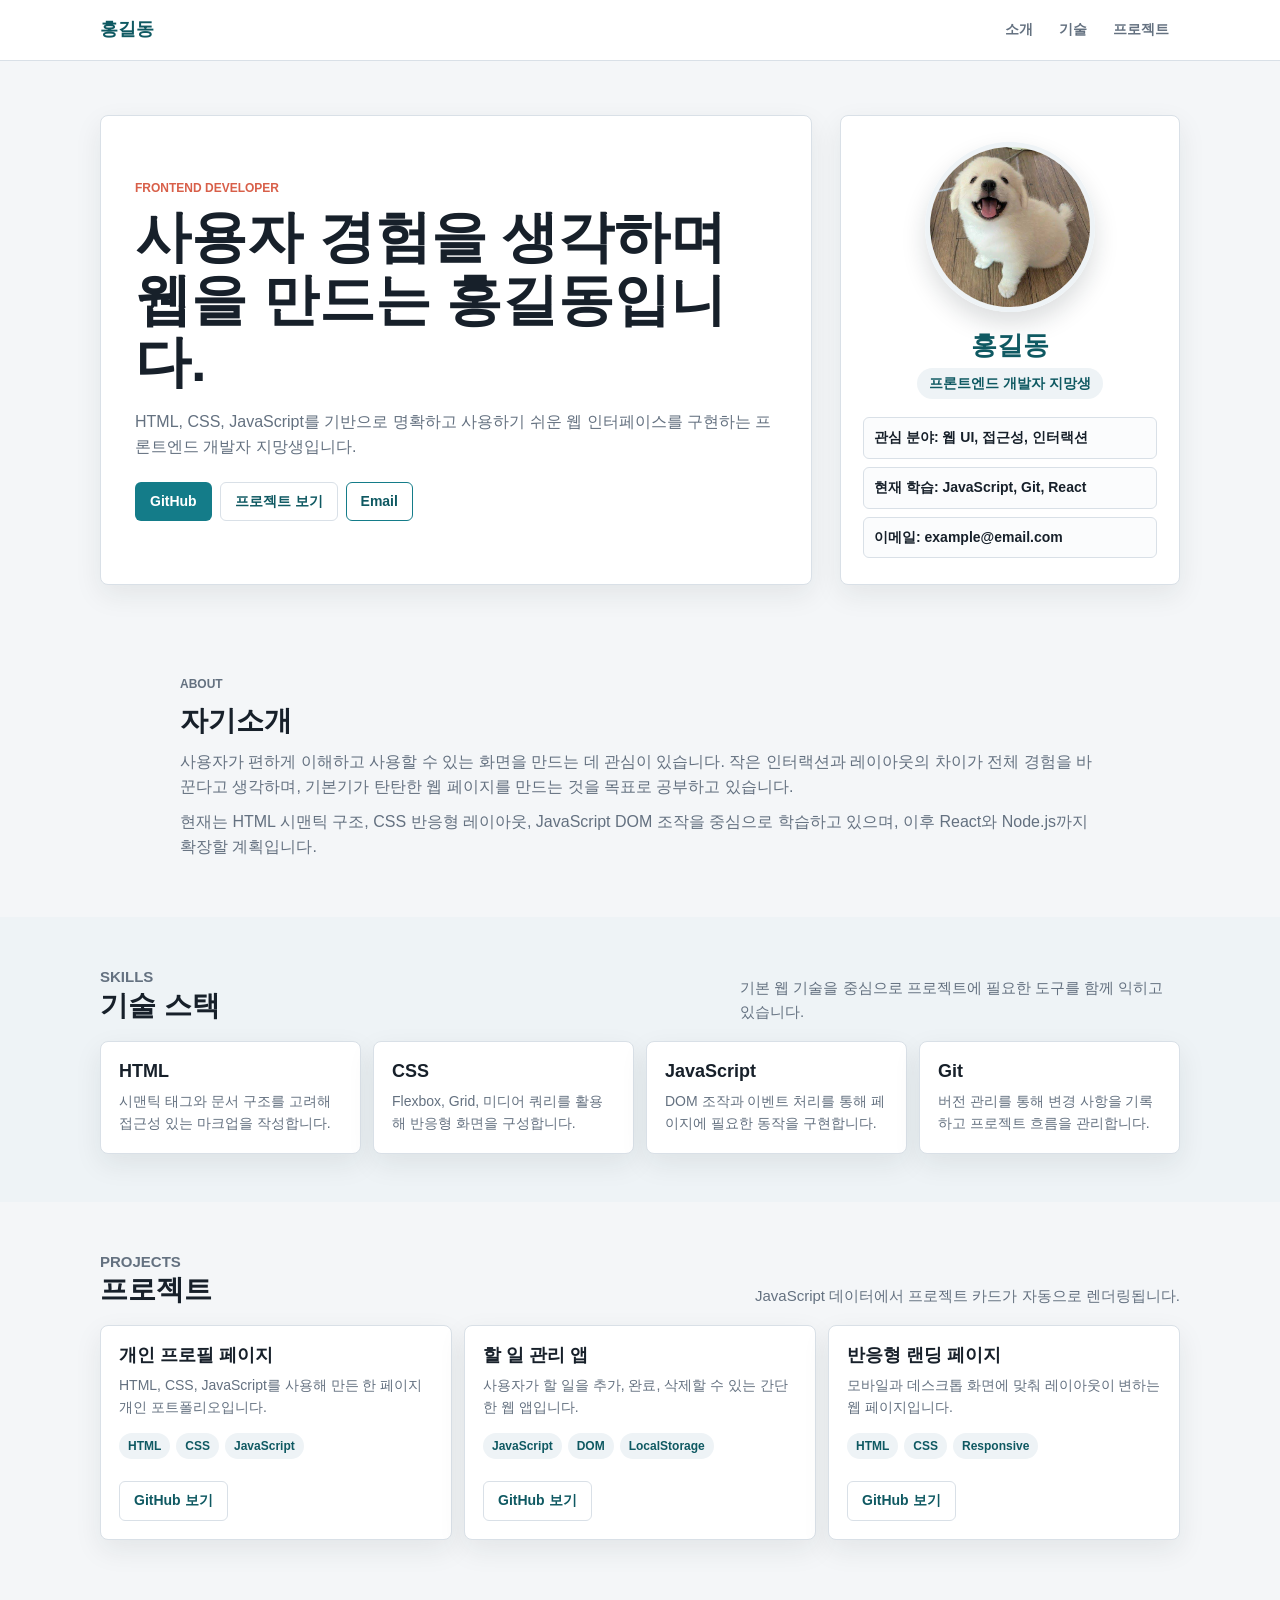
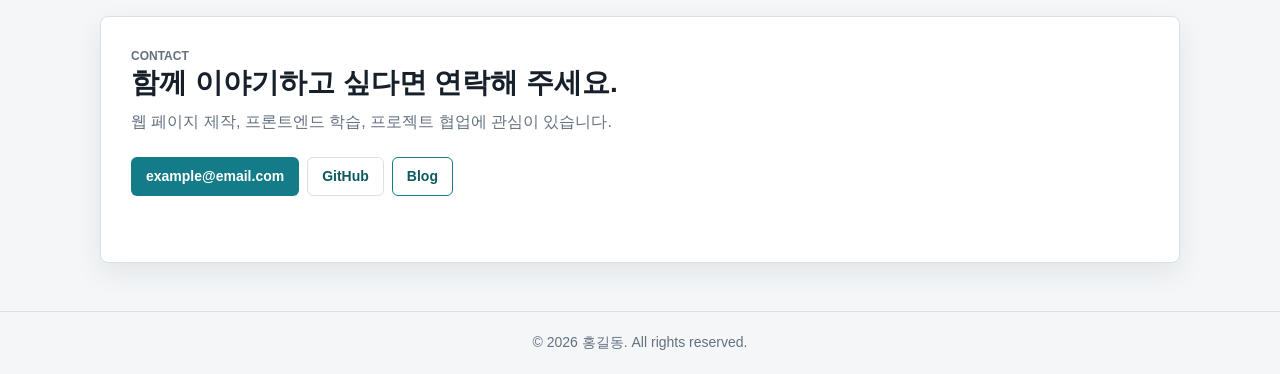
==== index.html @ 8f974031 "Move frontend files to repository root" ====
<!DOCTYPE html>
<html lang="ko">
  <head>
    <meta charset="UTF-8" />
    <meta name="viewport" content="width=device-width, initial-scale=1.0" />
    <title>홍길동 | 개인 프로필</title>
    <link rel="stylesheet" href="css/style.css" />
  </head>
  <body>
    <header class="site-header">
      <div class="container header-inner">
        <a class="logo" href="index.html" aria-label="홈으로 이동">홍길동</a>
        <button class="menu-toggle" type="button" aria-label="메뉴 열기" aria-expanded="false">
          <span></span>
          <span></span>
          <span></span>
        </button>
        <nav class="site-nav" aria-label="주요 메뉴">
          <a href="about.html">소개</a>
          <a href="skills.html">기술</a>
          <a href="projects.html">프로젝트</a>
        </nav>
      </div>
    </header>

    <main id="home">
      <section class="hero section">
        <div class="container hero-grid">
          <div class="hero-content">
            <p class="eyebrow">Frontend Developer</p>
            <h1>사용자 경험을 생각하며 웹을 만드는 홍길동입니다.</h1>
            <p class="hero-description">
              HTML, CSS, JavaScript를 기반으로 명확하고 사용하기 쉬운 웹 인터페이스를 구현하는
              프론트엔드 개발자 지망생입니다.
            </p>
            <div class="hero-actions">
              <a class="button primary" href="https://github.com/example" target="_blank" rel="noreferrer">GitHub</a>
              <a class="button secondary" href="projects.html">프로젝트 보기</a>
              <a class="button ghost" href="mailto:example@email.com">Email</a>
            </div>
          </div>

          <div class="profile-card" aria-label="프로필 요약">
            <img class="profile-image" src="assets/images/images.jfif" alt="홍길동 프로필 사진" />
            <h2>홍길동</h2>
            <p>프론트엔드 개발자 지망생</p>
            <ul class="profile-meta">
              <li>관심 분야: 웹 UI, 접근성, 인터랙션</li>
              <li>현재 학습: JavaScript, Git, React</li>
              <li>이메일: example@email.com</li>
            </ul>
          </div>
        </div>
      </section>

      <section id="about" class="section">
        <div class="container narrow">
          <p class="section-label">About</p>
          <h2>자기소개</h2>
          <p>
            사용자가 편하게 이해하고 사용할 수 있는 화면을 만드는 데 관심이 있습니다. 작은
            인터랙션과 레이아웃의 차이가 전체 경험을 바꾼다고 생각하며, 기본기가 탄탄한 웹
            페이지를 만드는 것을 목표로 공부하고 있습니다.
          </p>
          <p>
            현재는 HTML 시맨틱 구조, CSS 반응형 레이아웃, JavaScript DOM 조작을 중심으로
            학습하고 있으며, 이후 React와 Node.js까지 확장할 계획입니다.
          </p>
        </div>
      </section>

      <section id="skills" class="section muted">
        <div class="container">
          <div class="section-heading">
            <div>
              <p class="section-label">Skills</p>
              <h2>기술 스택</h2>
            </div>
            <p>기본 웹 기술을 중심으로 프로젝트에 필요한 도구를 함께 익히고 있습니다.</p>
          </div>
          <div class="skill-grid">
            <article class="skill-card">
              <h3>HTML</h3>
              <p>시맨틱 태그와 문서 구조를 고려해 접근성 있는 마크업을 작성합니다.</p>
            </article>
            <article class="skill-card">
              <h3>CSS</h3>
              <p>Flexbox, Grid, 미디어 쿼리를 활용해 반응형 화면을 구성합니다.</p>
            </article>
            <article class="skill-card">
              <h3>JavaScript</h3>
              <p>DOM 조작과 이벤트 처리를 통해 페이지에 필요한 동작을 구현합니다.</p>
            </article>
            <article class="skill-card">
              <h3>Git</h3>
              <p>버전 관리를 통해 변경 사항을 기록하고 프로젝트 흐름을 관리합니다.</p>
            </article>
          </div>
        </div>
      </section>

      <section id="projects" class="section">
        <div class="container">
          <div class="section-heading">
            <div>
              <p class="section-label">Projects</p>
              <h2>프로젝트</h2>
            </div>
            <p>JavaScript 데이터에서 프로젝트 카드가 자동으로 렌더링됩니다.</p>
          </div>
          <div id="project-list" class="project-grid" aria-live="polite"></div>
        </div>
      </section>

      <section id="contact" class="section contact-section">
        <div class="container contact-box">
          <p class="section-label">Contact</p>
          <h2>함께 이야기하고 싶다면 연락해 주세요.</h2>
          <p>웹 페이지 제작, 프론트엔드 학습, 프로젝트 협업에 관심이 있습니다.</p>
          <div class="contact-actions">
            <a class="button primary" href="mailto:example@email.com" data-contact="email">example@email.com</a>
            <a class="button secondary" href="https://github.com/example" target="_blank" rel="noreferrer">GitHub</a>
            <a class="button ghost" href="https://example.com" target="_blank" rel="noreferrer">Blog</a>
          </div>
          <p id="contact-message" class="contact-message" role="status"></p>
        </div>
      </section>
    </main>

    <footer class="site-footer">
      <div class="container">
        <p>&copy; 2026 홍길동. All rights reserved.</p>
      </div>
    </footer>

    <script src="js/main.js"></script>
  </body>
</html>
---- css/style.css ----
:root {
  --bg: #f4f6f8;
  --surface: #ffffff;
  --surface-soft: #eef3f6;
  --text: #17202a;
  --muted: #647180;
  --line: #d9e0e7;
  --primary: #147c89;
  --primary-dark: #0f5962;
  --accent: #d85f49;
  --shadow: 0 10px 28px rgba(23, 32, 42, 0.08);
}

* {
  box-sizing: border-box;
}

html {
  scroll-behavior: smooth;
}

body {
  margin: 0;
  background: var(--bg);
  color: var(--text);
  font-family: Arial, "Noto Sans KR", sans-serif;
  line-height: 1.55;
}

a {
  color: inherit;
  text-decoration: none;
}

img {
  display: block;
  max-width: 100%;
}

h1,
h2,
h3,
p {
  margin-top: 0;
  overflow-wrap: break-word;
}

.container {
  width: min(1080px, calc(100% - 32px));
  margin: 0 auto;
}

.narrow {
  max-width: 920px;
}

.section {
  padding: 48px 0;
  scroll-margin-top: 76px;
}

.site-header {
  position: sticky;
  top: 0;
  z-index: 10;
  background: rgba(255, 255, 255, 0.95);
  border-bottom: 1px solid var(--line);
  backdrop-filter: blur(12px);
}

.header-inner {
  display: flex;
  align-items: center;
  justify-content: space-between;
  min-height: 60px;
}

.logo {
  color: var(--primary-dark);
  font-size: 18px;
  font-weight: 900;
}

.site-nav {
  display: flex;
  align-items: center;
  gap: 4px;
}

.site-nav a {
  border-radius: 6px;
  color: var(--muted);
  font-size: 14px;
  font-weight: 800;
  padding: 8px 11px;
  transition: background 0.2s ease, color 0.2s ease;
}

.site-nav a:hover,
.site-nav a:focus-visible,
.site-nav a.active {
  background: var(--surface-soft);
  color: var(--primary-dark);
}

.menu-toggle {
  display: none;
  width: 38px;
  height: 38px;
  border: 1px solid var(--line);
  border-radius: 6px;
  background: var(--surface);
  cursor: pointer;
}

.menu-toggle span {
  display: block;
  width: 18px;
  height: 2px;
  margin: 4px auto;
  background: var(--text);
}

.hero {
  padding: 54px 0 42px;
}

.page-hero {
  padding: 42px 0 28px;
}

.hero-grid {
  display: grid;
  grid-template-columns: minmax(0, 1.35fr) 340px;
  gap: 28px;
  align-items: stretch;
}

.hero-content,
.profile-card,
.skill-card,
.project-card,
.contact-box {
  background: var(--surface);
  border: 1px solid var(--line);
  border-radius: 8px;
  box-shadow: var(--shadow);
}

.hero-content {
  display: flex;
  flex-direction: column;
  justify-content: center;
  padding: 34px;
}

.page-grid {
  display: grid;
  grid-template-columns: minmax(0, 1fr) 320px;
  gap: 20px;
  align-items: stretch;
}

.page-panel {
  background: var(--surface);
  border: 1px solid var(--line);
  border-radius: 8px;
  box-shadow: var(--shadow);
  padding: 30px;
}

.page-panel h1 {
  max-width: 820px;
}

.page-panel p:last-child {
  margin-bottom: 0;
  color: var(--muted);
}

.eyebrow,
.section-label {
  margin-bottom: 8px;
  color: var(--accent);
  font-size: 12px;
  font-weight: 900;
  letter-spacing: 0;
  text-transform: uppercase;
}

h1 {
  max-width: 720px;
  margin-bottom: 16px;
  font-size: clamp(34px, 5vw, 56px);
  line-height: 1.12;
}

h2 {
  margin-bottom: 12px;
  font-size: 28px;
  line-height: 1.22;
}

h3 {
  margin-bottom: 8px;
  font-size: 18px;
  line-height: 1.3;
}

.hero-description {
  max-width: 680px;
  margin-bottom: 0;
  color: var(--muted);
  font-size: 16px;
}

.hero-actions,
.contact-actions {
  display: flex;
  flex-wrap: wrap;
  gap: 8px;
  margin-top: 22px;
}

.button {
  display: inline-flex;
  align-items: center;
  justify-content: center;
  min-height: 38px;
  border: 1px solid transparent;
  border-radius: 6px;
  font-size: 14px;
  font-weight: 900;
  padding: 8px 14px;
  transition: transform 0.2s ease, background 0.2s ease, border-color 0.2s ease;
}

.button:hover,
.button:focus-visible {
  transform: translateY(-1px);
}

.button.primary {
  background: var(--primary);
  color: #ffffff;
}

.button.primary:hover,
.button.primary:focus-visible {
  background: var(--primary-dark);
}

.button.secondary {
  background: var(--surface);
  border-color: var(--line);
  color: var(--primary-dark);
}

.button.ghost {
  background: transparent;
  border-color: var(--primary);
  color: var(--primary-dark);
}

.profile-card {
  display: flex;
  flex-direction: column;
  align-items: center;
  justify-content: center;
  padding: 26px 22px;
  text-align: center;
}

.profile-image {
  width: 170px;
  height: 170px;
  margin: 0 auto 18px;
  border: 5px solid var(--surface-soft);
  border-radius: 50%;
  box-shadow: 0 12px 24px rgba(23, 32, 42, 0.15);
  object-fit: cover;
}

.profile-card h2 {
  margin-bottom: 6px;
  color: var(--primary-dark);
  font-size: 26px;
}

.profile-card > p {
  display: inline-flex;
  align-items: center;
  justify-content: center;
  min-height: 30px;
  margin-bottom: 18px;
  border-radius: 999px;
  background: var(--surface-soft);
  color: var(--primary-dark);
  font-size: 14px;
  font-weight: 900;
  padding: 5px 12px;
}

.profile-meta {
  display: grid;
  width: 100%;
  gap: 8px;
  margin: 0;
  padding: 0;
  list-style: none;
  text-align: left;
}

.profile-meta li {
  border: 1px solid var(--line);
  border-radius: 6px;
  background: #fbfcfd;
  color: var(--text);
  font-size: 14px;
  font-weight: 700;
  padding: 9px 10px;
}

.narrow p,
.skill-card p,
.project-card p,
.section-heading p,
.contact-box p {
  color: var(--muted);
}

.narrow p {
  margin-bottom: 10px;
}

.muted {
  background: var(--surface-soft);
}

.section-heading {
  display: flex;
  align-items: end;
  justify-content: space-between;
  gap: 20px;
  margin-bottom: 18px;
}

.section-heading h2 {
  margin-bottom: 0;
}

.section-heading p {
  max-width: 440px;
  margin-bottom: 0;
  font-size: 15px;
}

.skill-grid,
.project-grid {
  display: grid;
  gap: 12px;
}

.content-list {
  display: grid;
  gap: 12px;
}

.skill-grid {
  grid-template-columns: repeat(4, minmax(0, 1fr));
}

.project-grid {
  grid-template-columns: repeat(3, minmax(0, 1fr));
}

.skill-card,
.project-card {
  padding: 18px;
  transition: transform 0.2s ease, border-color 0.2s ease;
}

.skill-card:hover,
.project-card:hover {
  border-color: rgba(20, 124, 137, 0.42);
  transform: translateY(-2px);
}

.skill-card p,
.project-card p {
  margin-bottom: 0;
  font-size: 14px;
}

.project-card {
  display: flex;
  flex-direction: column;
  min-height: 215px;
}

.project-tags {
  display: flex;
  flex-wrap: wrap;
  gap: 6px;
  margin: 14px 0 18px;
  padding: 0;
  list-style: none;
}

.project-tags li {
  border-radius: 999px;
  background: var(--surface-soft);
  color: var(--primary-dark);
  font-size: 12px;
  font-weight: 900;
  padding: 4px 9px;
}

.project-card .button {
  align-self: flex-start;
  margin-top: auto;
}

.contact-section {
  padding-top: 28px;
}

.contact-box {
  padding: 30px;
}

.contact-box h2 {
  max-width: 720px;
  margin-bottom: 10px;
}

.contact-box p {
  margin-bottom: 0;
}

.contact-message {
  min-height: 22px;
  margin: 14px 0 0;
  color: var(--primary-dark);
  font-weight: 900;
}

.site-footer {
  border-top: 1px solid var(--line);
  padding: 20px 0;
  color: var(--muted);
  font-size: 14px;
  text-align: center;
}

.site-footer p {
  margin-bottom: 0;
}

@media (max-width: 900px) {
  .section {
    padding: 38px 0;
  }

  .hero {
    padding: 40px 0 34px;
  }

  .hero-grid {
    grid-template-columns: 1fr;
  }

  .page-grid {
    grid-template-columns: 1fr;
  }

  .hero-content {
    padding: 28px;
  }

  .section-heading {
    display: block;
  }

  .section-heading p {
    margin-top: 6px;
  }

  .skill-grid,
  .project-grid {
    grid-template-columns: repeat(2, minmax(0, 1fr));
  }
}

@media (max-width: 680px) {
  .container {
    width: min(100% - 24px, 1080px);
  }

  .header-inner {
    min-height: 56px;
  }

  .menu-toggle {
    display: block;
  }

  .site-nav {
    position: absolute;
    top: 56px;
    right: 12px;
    left: 12px;
    display: none;
    flex-direction: column;
    align-items: stretch;
    gap: 3px;
    padding: 8px;
    background: var(--surface);
    border: 1px solid var(--line);
    border-radius: 8px;
    box-shadow: var(--shadow);
  }

  .site-nav.is-open {
    display: flex;
  }

  .site-nav a {
    padding: 10px;
  }

  .section {
    padding: 32px 0;
    scroll-margin-top: 64px;
  }

  .hero {
    padding: 28px 0;
  }

  .page-hero {
    padding: 26px 0 18px;
  }

  .hero-content,
  .page-panel,
  .profile-card,
  .contact-box {
    padding: 22px;
  }

  h1 {
    font-size: 34px;
  }

  h2 {
    font-size: 24px;
  }

  .hero-description {
    font-size: 15px;
  }

  .profile-image {
    width: 148px;
    height: 148px;
  }

  .skill-grid,
  .project-grid {
    grid-template-columns: 1fr;
  }

  .button {
    width: 100%;
  }
}
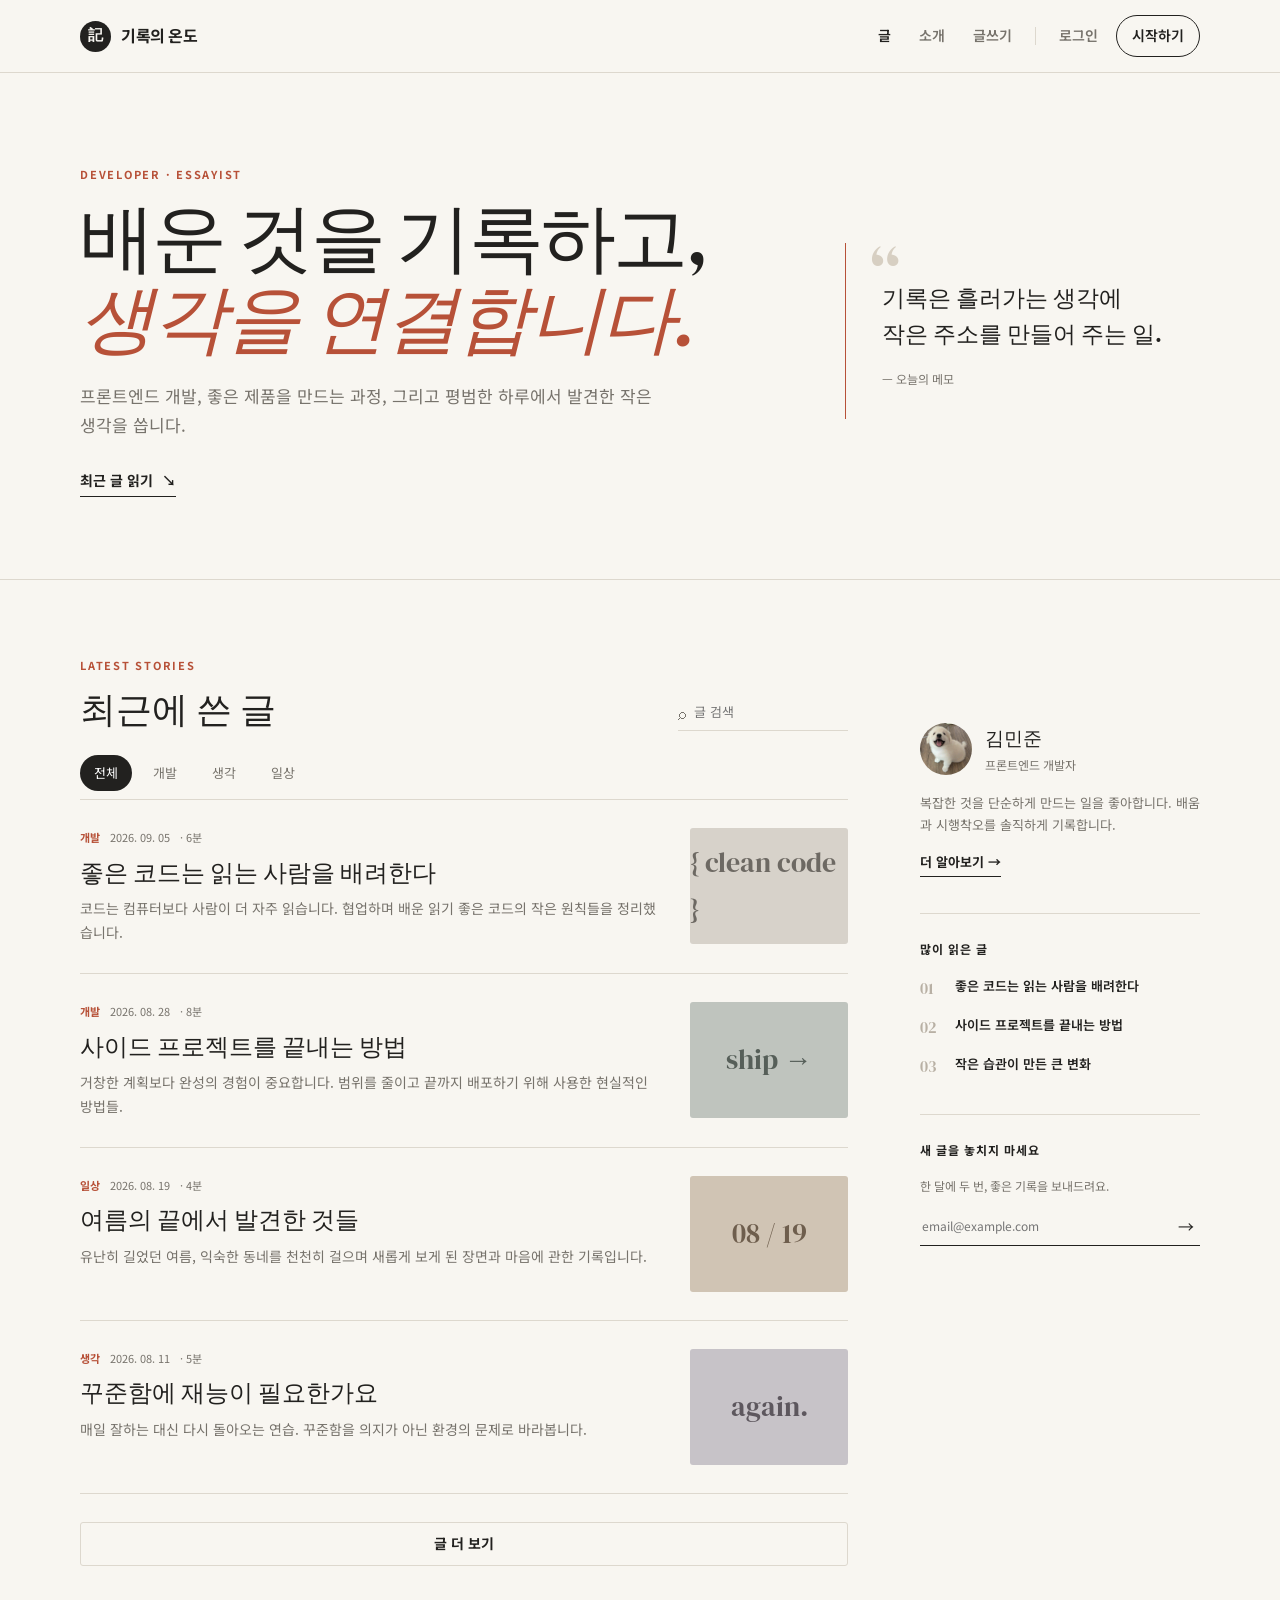
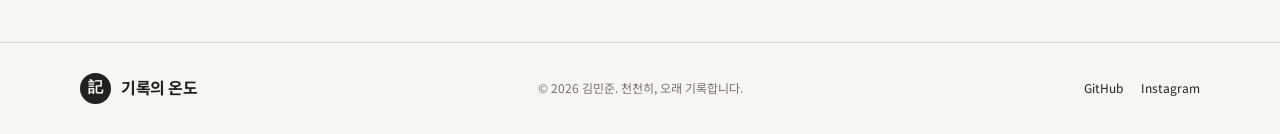
==== commit 6f019b40: "Redesign profile site as personal blog" ====
--- a/index.html
+++ b/index.html
@@ -1,138 +1,47 @@
 <!DOCTYPE html>
 <html lang="ko">
-  <head>
-    <meta charset="UTF-8" />
-    <meta name="viewport" content="width=device-width, initial-scale=1.0" />
-    <title>홍길동 | 개인 프로필</title>
-    <link rel="stylesheet" href="css/style.css" />
-  </head>
-  <body>
-    <header class="site-header">
-      <div class="container header-inner">
-        <a class="logo" href="index.html" aria-label="홈으로 이동">홍길동</a>
-        <button class="menu-toggle" type="button" aria-label="메뉴 열기" aria-expanded="false">
-          <span></span>
-          <span></span>
-          <span></span>
-        </button>
-        <nav class="site-nav" aria-label="주요 메뉴">
-          <a href="about.html">소개</a>
-          <a href="skills.html">기술</a>
-          <a href="projects.html">프로젝트</a>
-        </nav>
+<head>
+  <meta charset="UTF-8" />
+  <meta name="viewport" content="width=device-width, initial-scale=1.0" />
+  <meta name="description" content="개발과 일상의 발견을 기록하는 민준의 개인 블로그" />
+  <title>기록의 온도 — 민준의 블로그</title>
+  <link rel="stylesheet" href="css/style.css" />
+</head>
+<body data-page="posts">
+  <header class="site-header">
+    <div class="container header-inner">
+      <a class="brand" href="index.html" aria-label="기록의 온도 홈"><span class="brand-mark">記</span><span>기록의 온도</span></a>
+      <button class="menu-toggle" type="button" aria-label="메뉴 열기" aria-expanded="false"><span></span><span></span><span></span></button>
+      <nav class="site-nav" aria-label="주요 메뉴">
+        <a class="active" href="index.html">글</a><a href="profile.html">소개</a><a href="write.html">글쓰기</a>
+        <span class="nav-divider" aria-hidden="true"></span><a href="login.html">로그인</a><a class="nav-cta" href="signup.html">시작하기</a>
+      </nav>
+    </div>
+  </header>
+  <main>
+    <section class="blog-hero">
+      <div class="container hero-layout">
+        <div><p class="eyebrow">DEVELOPER · ESSAYIST</p><h1>배운 것을 기록하고,<br /><em>생각을 연결합니다.</em></h1><p class="hero-description">프론트엔드 개발, 좋은 제품을 만드는 과정, 그리고 평범한 하루에서 발견한 작은 생각을 씁니다.</p><a class="text-link" href="#latest">최근 글 읽기 <span aria-hidden="true">↘</span></a></div>
+        <blockquote class="hero-note"><span class="quote-mark">“</span><p>기록은 흘러가는 생각에<br />작은 주소를 만들어 주는 일.</p><footer>— 오늘의 메모</footer></blockquote>
       </div>
-    </header>
-
-    <main id="home">
-      <section class="hero section">
-        <div class="container hero-grid">
-          <div class="hero-content">
-            <p class="eyebrow">Frontend Developer</p>
-            <h1>사용자 경험을 생각하며 웹을 만드는 홍길동입니다.</h1>
-            <p class="hero-description">
-              HTML, CSS, JavaScript를 기반으로 명확하고 사용하기 쉬운 웹 인터페이스를 구현하는
-              프론트엔드 개발자 지망생입니다.
-            </p>
-            <div class="hero-actions">
-              <a class="button primary" href="https://github.com/example" target="_blank" rel="noreferrer">GitHub</a>
-              <a class="button secondary" href="projects.html">프로젝트 보기</a>
-              <a class="button ghost" href="mailto:example@email.com">Email</a>
-            </div>
-          </div>
-
-          <div class="profile-card" aria-label="프로필 요약">
-            <img class="profile-image" src="assets/images/images.jfif" alt="홍길동 프로필 사진" />
-            <h2>홍길동</h2>
-            <p>프론트엔드 개발자 지망생</p>
-            <ul class="profile-meta">
-              <li>관심 분야: 웹 UI, 접근성, 인터랙션</li>
-              <li>현재 학습: JavaScript, Git, React</li>
-              <li>이메일: example@email.com</li>
-            </ul>
-          </div>
+    </section>
+    <section class="section" id="latest">
+      <div class="container content-layout">
+        <div class="content-main">
+          <div class="section-heading"><div><p class="eyebrow">LATEST STORIES</p><h2>최근에 쓴 글</h2></div><label class="search-box"><span class="sr-only">글 검색</span><span aria-hidden="true">⌕</span><input id="post-search" type="search" placeholder="글 검색" /></label></div>
+          <div class="category-tabs" role="tablist" aria-label="카테고리 필터"><button class="is-active" type="button" data-filter="all">전체</button><button type="button" data-filter="개발">개발</button><button type="button" data-filter="생각">생각</button><button type="button" data-filter="일상">일상</button></div>
+          <div id="post-list" class="post-list" aria-live="polite"></div><p id="empty-state" class="empty-state" hidden>조건에 맞는 글이 없습니다.</p><button id="load-more" class="button secondary wide" type="button">글 더 보기</button>
         </div>
-      </section>
-
-      <section id="about" class="section">
-        <div class="container narrow">
-          <p class="section-label">About</p>
-          <h2>자기소개</h2>
-          <p>
-            사용자가 편하게 이해하고 사용할 수 있는 화면을 만드는 데 관심이 있습니다. 작은
-            인터랙션과 레이아웃의 차이가 전체 경험을 바꾼다고 생각하며, 기본기가 탄탄한 웹
-            페이지를 만드는 것을 목표로 공부하고 있습니다.
-          </p>
-          <p>
-            현재는 HTML 시맨틱 구조, CSS 반응형 레이아웃, JavaScript DOM 조작을 중심으로
-            학습하고 있으며, 이후 React와 Node.js까지 확장할 계획입니다.
-          </p>
-        </div>
-      </section>
-
-      <section id="skills" class="section muted">
-        <div class="container">
-          <div class="section-heading">
-            <div>
-              <p class="section-label">Skills</p>
-              <h2>기술 스택</h2>
-            </div>
-            <p>기본 웹 기술을 중심으로 프로젝트에 필요한 도구를 함께 익히고 있습니다.</p>
-          </div>
-          <div class="skill-grid">
-            <article class="skill-card">
-              <h3>HTML</h3>
-              <p>시맨틱 태그와 문서 구조를 고려해 접근성 있는 마크업을 작성합니다.</p>
-            </article>
-            <article class="skill-card">
-              <h3>CSS</h3>
-              <p>Flexbox, Grid, 미디어 쿼리를 활용해 반응형 화면을 구성합니다.</p>
-            </article>
-            <article class="skill-card">
-              <h3>JavaScript</h3>
-              <p>DOM 조작과 이벤트 처리를 통해 페이지에 필요한 동작을 구현합니다.</p>
-            </article>
-            <article class="skill-card">
-              <h3>Git</h3>
-              <p>버전 관리를 통해 변경 사항을 기록하고 프로젝트 흐름을 관리합니다.</p>
-            </article>
-          </div>
-        </div>
-      </section>
-
-      <section id="projects" class="section">
-        <div class="container">
-          <div class="section-heading">
-            <div>
-              <p class="section-label">Projects</p>
-              <h2>프로젝트</h2>
-            </div>
-            <p>JavaScript 데이터에서 프로젝트 카드가 자동으로 렌더링됩니다.</p>
-          </div>
-          <div id="project-list" class="project-grid" aria-live="polite"></div>
-        </div>
-      </section>
-
-      <section id="contact" class="section contact-section">
-        <div class="container contact-box">
-          <p class="section-label">Contact</p>
-          <h2>함께 이야기하고 싶다면 연락해 주세요.</h2>
-          <p>웹 페이지 제작, 프론트엔드 학습, 프로젝트 협업에 관심이 있습니다.</p>
-          <div class="contact-actions">
-            <a class="button primary" href="mailto:example@email.com" data-contact="email">example@email.com</a>
-            <a class="button secondary" href="https://github.com/example" target="_blank" rel="noreferrer">GitHub</a>
-            <a class="button ghost" href="https://example.com" target="_blank" rel="noreferrer">Blog</a>
-          </div>
-          <p id="contact-message" class="contact-message" role="status"></p>
-        </div>
-      </section>
-    </main>
-
-    <footer class="site-footer">
-      <div class="container">
-        <p>&copy; 2026 홍길동. All rights reserved.</p>
+        <aside class="sidebar" aria-label="블로그 정보">
+          <div class="author-mini"><img src="assets/images/images.jfif" alt="김민준 프로필" /><div><strong>김민준</strong><p>프론트엔드 개발자</p></div></div>
+          <p class="sidebar-copy">복잡한 것을 단순하게 만드는 일을 좋아합니다. 배움과 시행착오를 솔직하게 기록합니다.</p><a class="text-link small" href="profile.html">더 알아보기 →</a>
+          <div class="sidebar-block"><p class="sidebar-title">많이 읽은 글</p><ol class="popular-list"><li><span>01</span><a href="post-detail.html">좋은 코드는 읽는 사람을 배려한다</a></li><li><span>02</span><a href="post-detail.html">사이드 프로젝트를 끝내는 방법</a></li><li><span>03</span><a href="post-detail.html">작은 습관이 만든 큰 변화</a></li></ol></div>
+          <div class="newsletter"><p class="sidebar-title">새 글을 놓치지 마세요</p><p>한 달에 두 번, 좋은 기록을 보내드려요.</p><form class="inline-form" data-demo-form data-message="구독 신청이 완료되었습니다."><label class="sr-only" for="subscribe-email">이메일</label><input id="subscribe-email" type="email" placeholder="email@example.com" required /><button type="submit" aria-label="구독 신청">→</button></form><p class="form-status" role="status"></p></div>
+        </aside>
       </div>
-    </footer>
-
-    <script src="js/main.js"></script>
-  </body>
+    </section>
+  </main>
+  <footer class="site-footer"><div class="container footer-inner"><a class="brand" href="index.html"><span class="brand-mark">記</span><span>기록의 온도</span></a><p>© 2026 김민준. 천천히, 오래 기록합니다.</p><div><a href="#">GitHub</a><a href="#">Instagram</a></div></div></footer>
+  <script src="js/main.js"></script>
+</body>
 </html>
--- a/css/style.css
+++ b/css/style.css
@@ -1,577 +1,14 @@
-:root {
-  --bg: #f4f6f8;
-  --surface: #ffffff;
-  --surface-soft: #eef3f6;
-  --text: #17202a;
-  --muted: #647180;
-  --line: #d9e0e7;
-  --primary: #147c89;
-  --primary-dark: #0f5962;
-  --accent: #d85f49;
-  --shadow: 0 10px 28px rgba(23, 32, 42, 0.08);
-}
-
-* {
-  box-sizing: border-box;
-}
-
-html {
-  scroll-behavior: smooth;
-}
-
-body {
-  margin: 0;
-  background: var(--bg);
-  color: var(--text);
-  font-family: Arial, "Noto Sans KR", sans-serif;
-  line-height: 1.55;
-}
-
-a {
-  color: inherit;
-  text-decoration: none;
-}
-
-img {
-  display: block;
-  max-width: 100%;
-}
-
-h1,
-h2,
-h3,
-p {
-  margin-top: 0;
-  overflow-wrap: break-word;
-}
-
-.container {
-  width: min(1080px, calc(100% - 32px));
-  margin: 0 auto;
-}
-
-.narrow {
-  max-width: 920px;
-}
-
-.section {
-  padding: 48px 0;
-  scroll-margin-top: 76px;
-}
-
-.site-header {
-  position: sticky;
-  top: 0;
-  z-index: 10;
-  background: rgba(255, 255, 255, 0.95);
-  border-bottom: 1px solid var(--line);
-  backdrop-filter: blur(12px);
-}
-
-.header-inner {
-  display: flex;
-  align-items: center;
-  justify-content: space-between;
-  min-height: 60px;
-}
-
-.logo {
-  color: var(--primary-dark);
-  font-size: 18px;
-  font-weight: 900;
-}
-
-.site-nav {
-  display: flex;
-  align-items: center;
-  gap: 4px;
-}
-
-.site-nav a {
-  border-radius: 6px;
-  color: var(--muted);
-  font-size: 14px;
-  font-weight: 800;
-  padding: 8px 11px;
-  transition: background 0.2s ease, color 0.2s ease;
-}
-
-.site-nav a:hover,
-.site-nav a:focus-visible,
-.site-nav a.active {
-  background: var(--surface-soft);
-  color: var(--primary-dark);
-}
-
-.menu-toggle {
-  display: none;
-  width: 38px;
-  height: 38px;
-  border: 1px solid var(--line);
-  border-radius: 6px;
-  background: var(--surface);
-  cursor: pointer;
-}
-
-.menu-toggle span {
-  display: block;
-  width: 18px;
-  height: 2px;
-  margin: 4px auto;
-  background: var(--text);
-}
-
-.hero {
-  padding: 54px 0 42px;
-}
-
-.page-hero {
-  padding: 42px 0 28px;
-}
-
-.hero-grid {
-  display: grid;
-  grid-template-columns: minmax(0, 1.35fr) 340px;
-  gap: 28px;
-  align-items: stretch;
-}
-
-.hero-content,
-.profile-card,
-.skill-card,
-.project-card,
-.contact-box {
-  background: var(--surface);
-  border: 1px solid var(--line);
-  border-radius: 8px;
-  box-shadow: var(--shadow);
-}
-
-.hero-content {
-  display: flex;
-  flex-direction: column;
-  justify-content: center;
-  padding: 34px;
-}
-
-.page-grid {
-  display: grid;
-  grid-template-columns: minmax(0, 1fr) 320px;
-  gap: 20px;
-  align-items: stretch;
-}
-
-.page-panel {
-  background: var(--surface);
-  border: 1px solid var(--line);
-  border-radius: 8px;
-  box-shadow: var(--shadow);
-  padding: 30px;
-}
-
-.page-panel h1 {
-  max-width: 820px;
-}
-
-.page-panel p:last-child {
-  margin-bottom: 0;
-  color: var(--muted);
-}
-
-.eyebrow,
-.section-label {
-  margin-bottom: 8px;
-  color: var(--accent);
-  font-size: 12px;
-  font-weight: 900;
-  letter-spacing: 0;
-  text-transform: uppercase;
-}
-
-h1 {
-  max-width: 720px;
-  margin-bottom: 16px;
-  font-size: clamp(34px, 5vw, 56px);
-  line-height: 1.12;
-}
-
-h2 {
-  margin-bottom: 12px;
-  font-size: 28px;
-  line-height: 1.22;
-}
-
-h3 {
-  margin-bottom: 8px;
-  font-size: 18px;
-  line-height: 1.3;
-}
-
-.hero-description {
-  max-width: 680px;
-  margin-bottom: 0;
-  color: var(--muted);
-  font-size: 16px;
-}
-
-.hero-actions,
-.contact-actions {
-  display: flex;
-  flex-wrap: wrap;
-  gap: 8px;
-  margin-top: 22px;
-}
-
-.button {
-  display: inline-flex;
-  align-items: center;
-  justify-content: center;
-  min-height: 38px;
-  border: 1px solid transparent;
-  border-radius: 6px;
-  font-size: 14px;
-  font-weight: 900;
-  padding: 8px 14px;
-  transition: transform 0.2s ease, background 0.2s ease, border-color 0.2s ease;
-}
-
-.button:hover,
-.button:focus-visible {
-  transform: translateY(-1px);
-}
-
-.button.primary {
-  background: var(--primary);
-  color: #ffffff;
-}
-
-.button.primary:hover,
-.button.primary:focus-visible {
-  background: var(--primary-dark);
-}
-
-.button.secondary {
-  background: var(--surface);
-  border-color: var(--line);
-  color: var(--primary-dark);
-}
-
-.button.ghost {
-  background: transparent;
-  border-color: var(--primary);
-  color: var(--primary-dark);
-}
-
-.profile-card {
-  display: flex;
-  flex-direction: column;
-  align-items: center;
-  justify-content: center;
-  padding: 26px 22px;
-  text-align: center;
-}
-
-.profile-image {
-  width: 170px;
-  height: 170px;
-  margin: 0 auto 18px;
-  border: 5px solid var(--surface-soft);
-  border-radius: 50%;
-  box-shadow: 0 12px 24px rgba(23, 32, 42, 0.15);
-  object-fit: cover;
-}
-
-.profile-card h2 {
-  margin-bottom: 6px;
-  color: var(--primary-dark);
-  font-size: 26px;
-}
-
-.profile-card > p {
-  display: inline-flex;
-  align-items: center;
-  justify-content: center;
-  min-height: 30px;
-  margin-bottom: 18px;
-  border-radius: 999px;
-  background: var(--surface-soft);
-  color: var(--primary-dark);
-  font-size: 14px;
-  font-weight: 900;
-  padding: 5px 12px;
-}
-
-.profile-meta {
-  display: grid;
-  width: 100%;
-  gap: 8px;
-  margin: 0;
-  padding: 0;
-  list-style: none;
-  text-align: left;
-}
-
-.profile-meta li {
-  border: 1px solid var(--line);
-  border-radius: 6px;
-  background: #fbfcfd;
-  color: var(--text);
-  font-size: 14px;
-  font-weight: 700;
-  padding: 9px 10px;
-}
-
-.narrow p,
-.skill-card p,
-.project-card p,
-.section-heading p,
-.contact-box p {
-  color: var(--muted);
-}
-
-.narrow p {
-  margin-bottom: 10px;
-}
-
-.muted {
-  background: var(--surface-soft);
-}
-
-.section-heading {
-  display: flex;
-  align-items: end;
-  justify-content: space-between;
-  gap: 20px;
-  margin-bottom: 18px;
-}
-
-.section-heading h2 {
-  margin-bottom: 0;
-}
-
-.section-heading p {
-  max-width: 440px;
-  margin-bottom: 0;
-  font-size: 15px;
-}
-
-.skill-grid,
-.project-grid {
-  display: grid;
-  gap: 12px;
-}
-
-.content-list {
-  display: grid;
-  gap: 12px;
-}
-
-.skill-grid {
-  grid-template-columns: repeat(4, minmax(0, 1fr));
-}
-
-.project-grid {
-  grid-template-columns: repeat(3, minmax(0, 1fr));
-}
-
-.skill-card,
-.project-card {
-  padding: 18px;
-  transition: transform 0.2s ease, border-color 0.2s ease;
-}
-
-.skill-card:hover,
-.project-card:hover {
-  border-color: rgba(20, 124, 137, 0.42);
-  transform: translateY(-2px);
-}
-
-.skill-card p,
-.project-card p {
-  margin-bottom: 0;
-  font-size: 14px;
-}
-
-.project-card {
-  display: flex;
-  flex-direction: column;
-  min-height: 215px;
-}
-
-.project-tags {
-  display: flex;
-  flex-wrap: wrap;
-  gap: 6px;
-  margin: 14px 0 18px;
-  padding: 0;
-  list-style: none;
-}
-
-.project-tags li {
-  border-radius: 999px;
-  background: var(--surface-soft);
-  color: var(--primary-dark);
-  font-size: 12px;
-  font-weight: 900;
-  padding: 4px 9px;
-}
-
-.project-card .button {
-  align-self: flex-start;
-  margin-top: auto;
-}
-
-.contact-section {
-  padding-top: 28px;
-}
-
-.contact-box {
-  padding: 30px;
-}
-
-.contact-box h2 {
-  max-width: 720px;
-  margin-bottom: 10px;
-}
-
-.contact-box p {
-  margin-bottom: 0;
-}
-
-.contact-message {
-  min-height: 22px;
-  margin: 14px 0 0;
-  color: var(--primary-dark);
-  font-weight: 900;
-}
-
-.site-footer {
-  border-top: 1px solid var(--line);
-  padding: 20px 0;
-  color: var(--muted);
-  font-size: 14px;
-  text-align: center;
-}
-
-.site-footer p {
-  margin-bottom: 0;
-}
-
-@media (max-width: 900px) {
-  .section {
-    padding: 38px 0;
-  }
-
-  .hero {
-    padding: 40px 0 34px;
-  }
-
-  .hero-grid {
-    grid-template-columns: 1fr;
-  }
-
-  .page-grid {
-    grid-template-columns: 1fr;
-  }
-
-  .hero-content {
-    padding: 28px;
-  }
-
-  .section-heading {
-    display: block;
-  }
-
-  .section-heading p {
-    margin-top: 6px;
-  }
-
-  .skill-grid,
-  .project-grid {
-    grid-template-columns: repeat(2, minmax(0, 1fr));
-  }
-}
-
-@media (max-width: 680px) {
-  .container {
-    width: min(100% - 24px, 1080px);
-  }
-
-  .header-inner {
-    min-height: 56px;
-  }
-
-  .menu-toggle {
-    display: block;
-  }
-
-  .site-nav {
-    position: absolute;
-    top: 56px;
-    right: 12px;
-    left: 12px;
-    display: none;
-    flex-direction: column;
-    align-items: stretch;
-    gap: 3px;
-    padding: 8px;
-    background: var(--surface);
-    border: 1px solid var(--line);
-    border-radius: 8px;
-    box-shadow: var(--shadow);
-  }
-
-  .site-nav.is-open {
-    display: flex;
-  }
-
-  .site-nav a {
-    padding: 10px;
-  }
-
-  .section {
-    padding: 32px 0;
-    scroll-margin-top: 64px;
-  }
-
-  .hero {
-    padding: 28px 0;
-  }
-
-  .page-hero {
-    padding: 26px 0 18px;
-  }
-
-  .hero-content,
-  .page-panel,
-  .profile-card,
-  .contact-box {
-    padding: 22px;
-  }
-
-  h1 {
-    font-size: 34px;
-  }
-
-  h2 {
-    font-size: 24px;
-  }
-
-  .hero-description {
-    font-size: 15px;
-  }
-
-  .profile-image {
-    width: 148px;
-    height: 148px;
-  }
-
-  .skill-grid,
-  .project-grid {
-    grid-template-columns: 1fr;
-  }
-
-  .button {
-    width: 100%;
-  }
-}
+@import url('https://fonts.googleapis.com/css2?family=DM+Serif+Display:ital@0;1&family=Noto+Sans+KR:wght@400;500;600;700&display=swap');
+:root{--ink:#22211f;--muted:#77736c;--paper:#f8f6f1;--white:#fff;--line:#ddd8ce;--accent:#b75138;--soft:#efebe3;--serif:"DM Serif Display","Noto Serif KR",Georgia,serif;--sans:"Noto Sans KR",Arial,sans-serif;--shadow:0 18px 50px rgba(50,42,30,.08)}
+*{box-sizing:border-box}html{scroll-behavior:smooth}body{margin:0;background:var(--paper);color:var(--ink);font-family:var(--sans);line-height:1.7}a{color:inherit;text-decoration:none}img{display:block;max-width:100%}button,input,textarea,select{font:inherit}button{color:inherit}h1,h2,h3,p{margin-top:0}.container{width:min(1120px,calc(100% - 40px));margin:0 auto}.sr-only{position:absolute;width:1px;height:1px;padding:0;margin:-1px;overflow:hidden;clip:rect(0,0,0,0);white-space:nowrap;border:0}
+.site-header{position:sticky;top:0;z-index:20;background:rgba(248,246,241,.94);border-bottom:1px solid var(--line);backdrop-filter:blur(14px)}.header-inner{display:flex;align-items:center;justify-content:space-between;min-height:72px}.brand{display:inline-flex;align-items:center;gap:10px;font-weight:700;letter-spacing:-.03em}.brand-mark{display:grid;place-items:center;width:31px;height:31px;background:var(--ink);color:var(--paper);font-family:serif;border-radius:50%;font-size:15px}.site-nav{display:flex;align-items:center;gap:8px}.site-nav a{padding:8px 10px;color:var(--muted);font-size:14px;font-weight:600}.site-nav a:hover,.site-nav a.active{color:var(--ink)}.site-nav .nav-cta{padding:8px 15px;border:1px solid var(--ink);border-radius:999px;color:var(--ink)}.nav-divider{width:1px;height:18px;background:var(--line);margin:0 5px}.menu-toggle{display:none;border:0;background:none;padding:8px}.menu-toggle span{display:block;width:22px;height:2px;margin:4px;background:var(--ink)}
+.blog-hero{padding:92px 0 82px;border-bottom:1px solid var(--line)}.hero-layout{display:grid;grid-template-columns:1.45fr .75fr;gap:80px;align-items:center}.eyebrow{margin-bottom:13px;color:var(--accent);font-size:11px;font-weight:700;letter-spacing:.16em}.blog-hero h1{max-width:720px;margin-bottom:23px;font-family:var(--serif);font-size:clamp(45px,6.3vw,75px);font-weight:400;line-height:1.08;letter-spacing:-.035em}.blog-hero h1 em{color:var(--accent);font-weight:400}.hero-description{max-width:580px;margin-bottom:27px;color:var(--muted);font-size:17px}.text-link{display:inline-flex;gap:9px;align-items:center;padding-bottom:3px;border-bottom:1px solid currentColor;color:var(--ink);font-size:14px;font-weight:700}.text-link.small{font-size:13px}.hero-note{position:relative;margin:0;padding:38px 0 30px 36px;border-left:1px solid var(--accent);font-family:var(--serif)}.hero-note .quote-mark{position:absolute;top:-5px;left:24px;color:#d7cfc2;font-size:72px;line-height:1}.hero-note p{position:relative;margin:0 0 16px;font-size:23px;line-height:1.55}.hero-note footer{color:var(--muted);font-family:var(--sans);font-size:12px}
+.section{padding:76px 0}.content-layout{display:grid;grid-template-columns:minmax(0,1fr) 280px;gap:72px}.section-heading{display:flex;align-items:end;justify-content:space-between;gap:20px;margin-bottom:24px}.section-heading h2,.page-title{margin:0;font-family:var(--serif);font-size:36px;font-weight:400;line-height:1.2}.search-box{display:flex;align-items:center;gap:8px;width:170px;border-bottom:1px solid var(--line);color:var(--muted)}.search-box input{width:100%;padding:7px 0;border:0;outline:0;background:transparent;font-size:13px}.category-tabs{display:flex;gap:7px;margin-bottom:8px}.category-tabs button{border:0;border-radius:99px;background:transparent;padding:7px 14px;color:var(--muted);font-size:13px;cursor:pointer}.category-tabs button:hover,.category-tabs button.is-active{background:var(--ink);color:var(--white)}.post-list{border-top:1px solid var(--line)}.post-item{display:grid;grid-template-columns:1fr 158px;gap:32px;padding:28px 0;border-bottom:1px solid var(--line)}.post-content{display:flex;flex-direction:column;align-items:flex-start}.post-meta{display:flex;gap:10px;align-items:center;margin-bottom:10px;color:var(--muted);font-size:11px}.category{color:var(--accent);font-weight:700}.post-item h3{margin:0 0 8px;font-family:var(--serif);font-size:24px;font-weight:400;line-height:1.35}.post-item h3 a:hover{color:var(--accent)}.post-excerpt{display:-webkit-box;margin:0;color:var(--muted);font-size:14px;overflow:hidden;-webkit-line-clamp:2;-webkit-box-orient:vertical}.post-thumb{height:116px;border-radius:3px;object-fit:cover;filter:saturate(.65)}.post-thumb.placeholder{display:grid;place-items:center;background:#d9d2c6;color:#6f695f;font-family:var(--serif);font-size:28px}.button{display:inline-flex;align-items:center;justify-content:center;min-height:44px;border:1px solid transparent;border-radius:3px;padding:9px 18px;font-size:14px;font-weight:700;cursor:pointer;transition:.2s}.button.primary{background:var(--ink);color:#fff}.button.primary:hover{background:var(--accent)}.button.secondary{border-color:var(--line);background:transparent}.button.secondary:hover{border-color:var(--ink)}.button.wide{width:100%;margin-top:28px}.empty-state{padding:50px;text-align:center;color:var(--muted)}
+.sidebar{padding-top:66px}.author-mini{display:flex;align-items:center;gap:13px}.author-mini img{width:52px;height:52px;border-radius:50%;object-fit:cover;filter:grayscale(.2)}.author-mini strong{font-family:var(--serif);font-size:19px;font-weight:400}.author-mini p{margin:0;color:var(--muted);font-size:12px}.sidebar-copy{margin:17px 0 11px;color:var(--muted);font-size:13px}.sidebar-block,.newsletter{margin-top:36px;padding-top:25px;border-top:1px solid var(--line)}.sidebar-title{margin-bottom:16px;color:var(--ink);font-size:12px;font-weight:700;letter-spacing:.08em}.popular-list{margin:0;padding:0;list-style:none}.popular-list li{display:grid;grid-template-columns:27px 1fr;gap:8px;margin-bottom:15px;line-height:1.5}.popular-list span{color:#b8b0a4;font-family:var(--serif)}.popular-list a{font-size:13px;font-weight:600}.newsletter>p:not(.sidebar-title){color:var(--muted);font-size:12px}.inline-form{display:flex;border-bottom:1px solid var(--ink)}.inline-form input{min-width:0;flex:1;border:0;outline:0;background:transparent;padding:8px 2px;font-size:12px}.inline-form button{border:0;background:transparent;cursor:pointer}.form-status{min-height:20px;margin:7px 0 0;color:var(--accent)!important;font-size:11px!important}.site-footer{padding:30px 0;border-top:1px solid var(--line)}.footer-inner{display:flex;align-items:center;justify-content:space-between;gap:20px}.footer-inner p{margin:0;color:var(--muted);font-size:12px}.footer-inner>div{display:flex;gap:18px;font-size:12px}
+.auth-page{min-height:calc(100vh - 73px);display:grid;grid-template-columns:1fr 1fr}.auth-visual{position:relative;display:flex;align-items:flex-end;padding:60px;background:#27312b;overflow:hidden;color:#fff}.auth-visual::before,.auth-visual::after{content:"";position:absolute;border:1px solid rgba(255,255,255,.12);border-radius:50%}.auth-visual::before{width:440px;height:440px;top:-150px;right:-100px}.auth-visual::after{width:260px;height:260px;top:-60px;right:-10px}.auth-quote{position:relative;max-width:480px}.auth-quote p{font-family:var(--serif);font-size:32px;line-height:1.45}.auth-quote span{color:#c7cfc6;font-size:13px}.auth-panel{display:grid;place-items:center;padding:50px 30px;background:var(--white)}.auth-card{width:min(100%,420px)}.auth-card h1{margin:16px 0 8px;font-family:var(--serif);font-size:38px;font-weight:400}.auth-sub{margin-bottom:30px;color:var(--muted);font-size:14px}.field{display:grid;gap:7px;margin-bottom:17px}.field-row{display:grid;grid-template-columns:1fr 1fr;gap:13px}.field label{font-size:12px;font-weight:700}.field input,.field textarea,.field select{width:100%;border:1px solid var(--line);border-radius:3px;background:var(--white);padding:12px 13px;outline:0}.field input:focus,.field textarea:focus,.field select:focus{border-color:var(--ink)}.field-error{min-height:18px;margin:0;color:#a63f2c;font-size:11px}.password-wrap{position:relative}.password-wrap input{padding-right:52px}.password-toggle{position:absolute;right:8px;top:50%;transform:translateY(-50%);border:0;background:none;color:var(--muted);font-size:11px;cursor:pointer}.form-options{display:flex;justify-content:space-between;align-items:center;margin:2px 0 23px;font-size:12px}.check{display:flex;align-items:center;gap:7px}.check input{accent-color:var(--ink)}.form-options a,.auth-switch a{color:var(--accent);font-weight:700}.auth-card .button{width:100%}.auth-switch{margin-top:22px;color:var(--muted);font-size:13px;text-align:center}.success-box{padding:11px;margin-bottom:15px;background:#edf4ed;color:#496149;font-size:13px;text-align:center}
+.page-hero{padding:68px 0 42px;border-bottom:1px solid var(--line)}.page-hero.center{text-align:center}.page-hero .page-title{font-size:clamp(40px,5vw,58px)}.page-intro{max-width:600px;margin:14px auto 0;color:var(--muted)}.profile-layout{display:grid;grid-template-columns:270px 1fr;gap:72px}.profile-aside{position:sticky;top:105px;align-self:start}.profile-photo{width:180px;height:180px;border-radius:50%;object-fit:cover;margin-bottom:23px}.profile-aside h2{margin:0;font-family:var(--serif);font-size:28px;font-weight:400}.profile-aside>p{color:var(--muted);font-size:13px}.social-links{display:flex;gap:12px;margin-top:20px}.social-links a{border-bottom:1px solid var(--line);font-size:12px}.profile-body h2{margin:0 0 18px;font-family:var(--serif);font-size:35px;font-weight:400}.profile-body>p{color:#55514b}.profile-section{margin-top:50px;padding-top:34px;border-top:1px solid var(--line)}.profile-section h3{font-size:13px;letter-spacing:.08em}.timeline{list-style:none;margin:20px 0 0;padding:0}.timeline li{display:grid;grid-template-columns:100px 1fr;gap:20px;margin-bottom:20px}.timeline time{color:var(--muted);font-size:12px}.timeline strong{display:block}.timeline p{margin:3px 0 0;color:var(--muted);font-size:13px}.tag-list{display:flex;flex-wrap:wrap;gap:8px}.tag-list span{padding:6px 11px;border:1px solid var(--line);border-radius:99px;font-size:12px}
+.article-header{padding:75px 0 50px;text-align:center}.article-header .category{display:inline-block;margin-bottom:14px;font-size:12px}.article-header h1{max-width:820px;margin:0 auto 20px;font-family:var(--serif);font-size:clamp(42px,6vw,67px);font-weight:400;line-height:1.18}.article-meta{display:flex;justify-content:center;gap:12px;color:var(--muted);font-size:12px}.article-cover{height:430px;background:linear-gradient(135deg,#5f6e64,#b7a891);display:grid;place-items:center;color:rgba(255,255,255,.82);font-family:var(--serif);font-size:56px}.article-layout{display:grid;grid-template-columns:80px minmax(0,680px) 1fr;gap:42px;padding-top:60px}.share-rail{position:sticky;top:110px;align-self:start;display:grid;gap:9px}.icon-button{display:grid;place-items:center;width:39px;height:39px;border:1px solid var(--line);border-radius:50%;background:transparent;cursor:pointer}.icon-button.is-active{background:var(--accent);border-color:var(--accent);color:#fff}.article-body{font-size:16px;line-height:1.95}.article-body .lead{font-family:var(--serif);font-size:24px;line-height:1.65}.article-body h2{margin:50px 0 16px;font-family:var(--serif);font-size:30px;font-weight:400}.article-body blockquote{margin:38px 0;padding:8px 0 8px 25px;border-left:2px solid var(--accent);color:#514d46;font-family:var(--serif);font-size:22px}.article-body code{background:var(--soft);padding:2px 5px}.article-toc{align-self:start;padding-left:22px;border-left:1px solid var(--line)}.article-toc p{font-size:11px;font-weight:700}.article-toc a{display:block;margin:10px 0;color:var(--muted);font-size:12px}.article-author{display:flex;gap:18px;margin-top:54px;padding:25px 0;border-top:1px solid var(--line);border-bottom:1px solid var(--line)}.article-author img{width:62px;height:62px;border-radius:50%;object-fit:cover}.article-author p{margin:4px 0 0;color:var(--muted);font-size:13px}.article-nav{display:flex;justify-content:space-between;margin-top:30px;font-size:13px}
+.editor-shell{min-height:calc(100vh - 73px);background:var(--white)}.editor-top{display:flex;justify-content:space-between;align-items:center;padding:22px 34px;border-bottom:1px solid var(--line)}.editor-actions{display:flex;gap:8px}.editor-main{width:min(850px,calc(100% - 40px));margin:0 auto;padding:55px 0}.editor-category{width:150px;border:0;border-bottom:1px solid var(--line);background:transparent;padding:8px 0;color:var(--muted);outline:0}.title-input{width:100%;margin:26px 0 10px;border:0;outline:0;font-family:var(--serif);font-size:clamp(38px,5vw,58px)}.summary-input{width:100%;border:0;outline:0;color:var(--muted);font-size:16px}.editor-toolbar{display:flex;gap:5px;margin:34px 0 20px;padding:8px 0;border-top:1px solid var(--line);border-bottom:1px solid var(--line)}.editor-toolbar button{min-width:34px;border:0;background:transparent;padding:7px;cursor:pointer;font-family:serif}.editor-toolbar button:hover{background:var(--soft)}.body-input{width:100%;min-height:420px;border:0;outline:0;resize:vertical;font-family:var(--serif);font-size:18px;line-height:1.9}.draft-status{margin:0;color:var(--muted);font-size:12px}
+@media(max-width:900px){.hero-layout{grid-template-columns:1fr;gap:45px}.content-layout{grid-template-columns:1fr}.sidebar{display:grid;grid-template-columns:1fr 1fr;gap:25px;padding-top:0}.sidebar-block,.newsletter{margin:0}.auth-page{grid-template-columns:1fr}.auth-visual{display:none}.profile-layout{gap:40px}.article-layout{grid-template-columns:55px minmax(0,1fr)}.article-toc{display:none}}
+@media(max-width:680px){.container{width:min(100% - 28px,1120px)}.header-inner{min-height:62px}.menu-toggle{display:block}.site-nav{position:absolute;top:62px;right:14px;left:14px;display:none;flex-direction:column;align-items:stretch;padding:10px;background:var(--paper);border:1px solid var(--line);box-shadow:var(--shadow)}.site-nav.is-open{display:flex}.site-nav a{text-align:center}.nav-divider{display:none}.blog-hero{padding:58px 0}.blog-hero h1{font-size:43px}.hero-note{padding-left:25px}.section{padding:52px 0}.section-heading{align-items:start}.section-heading h2{font-size:31px}.search-box{width:120px}.post-item{grid-template-columns:1fr 95px;gap:18px}.post-thumb{height:88px}.post-item h3{font-size:21px}.post-excerpt{display:none}.sidebar{grid-template-columns:1fr}.sidebar-block,.newsletter{margin-top:10px;padding-top:24px}.footer-inner{flex-direction:column}.auth-panel{padding:45px 22px}.field-row{grid-template-columns:1fr;gap:0}.profile-layout{grid-template-columns:1fr}.profile-aside{position:static}.profile-photo{width:140px;height:140px}.article-header{padding:50px 0 35px}.article-cover{height:250px;font-size:36px}.article-layout{display:block;padding-top:40px}.share-rail{position:static;display:flex;margin-bottom:25px}.article-body .lead{font-size:21px}.editor-top{padding:15px}.editor-top .brand span:last-child{display:none}.editor-main{padding-top:35px}.button{min-height:40px;padding:8px 12px}}
+.post-item:nth-child(2) .placeholder{background:#bdc5bc;color:#526057}.post-item:nth-child(3) .placeholder{background:#d6c3aa;color:#755d43}.post-item:nth-child(4) .placeholder{background:#c9c2ca;color:#5f5661}
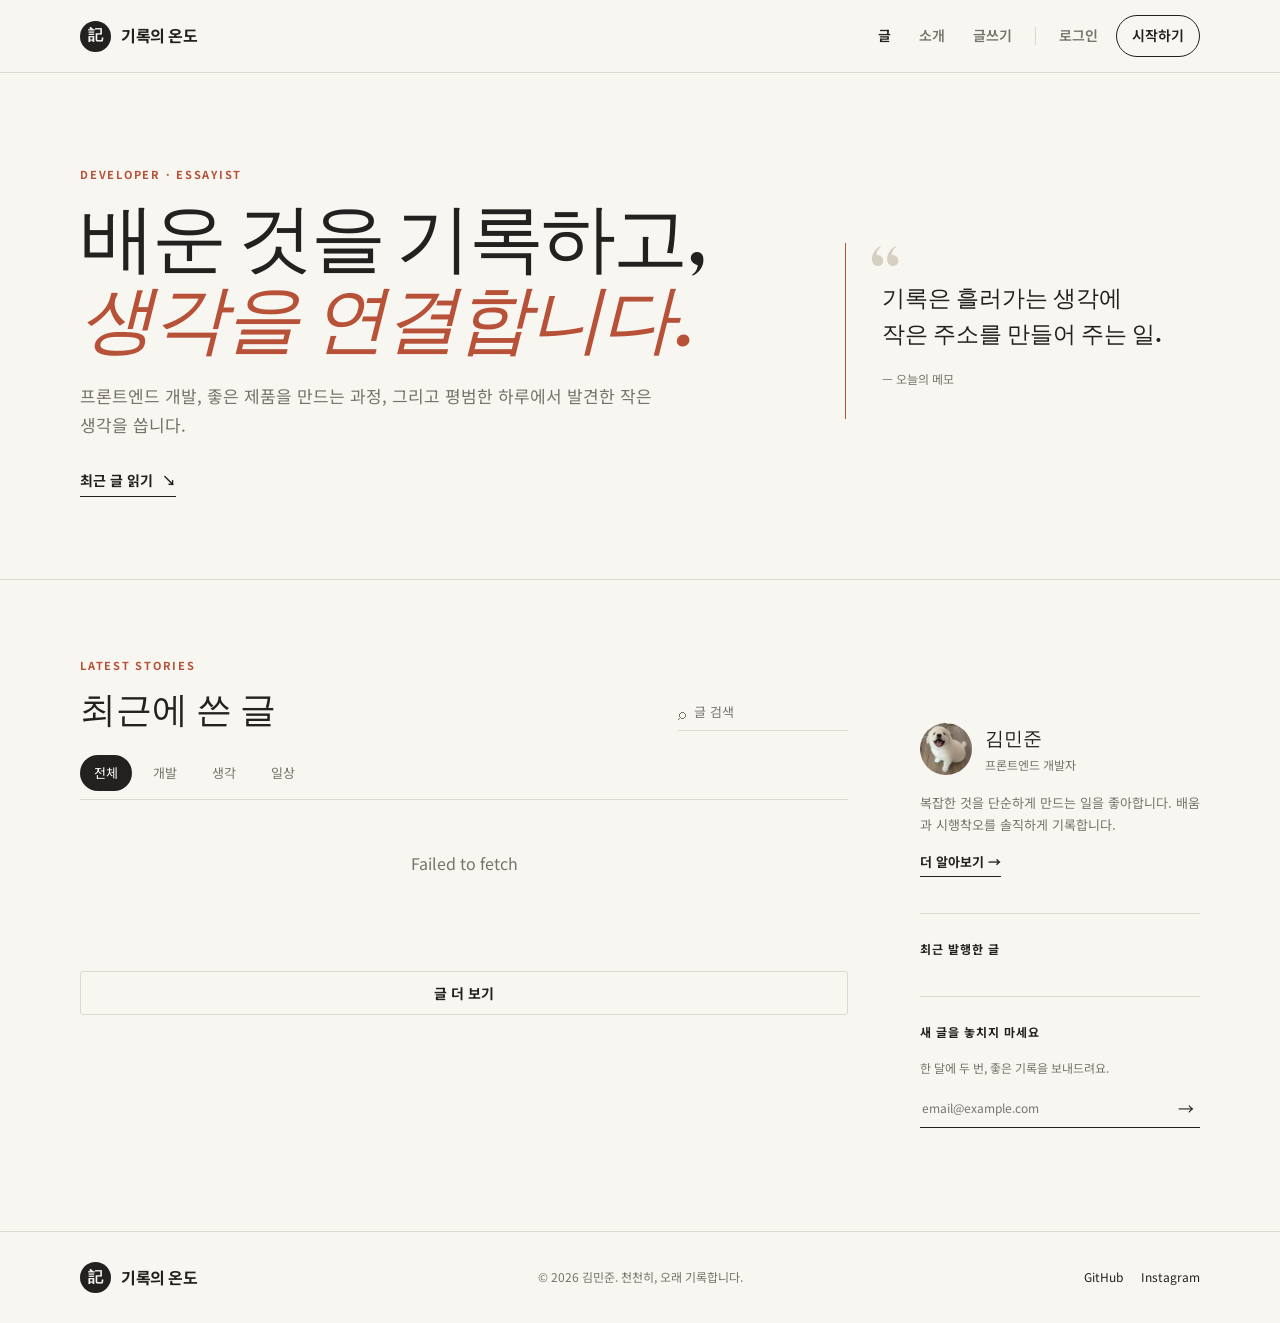
==== commit f0d65b13: "Add Google Sheets powered blog CRUD" ====
--- a/index.html
+++ b/index.html
@@ -35,7 +35,7 @@
         <aside class="sidebar" aria-label="블로그 정보">
           <div class="author-mini"><img src="assets/images/images.jfif" alt="김민준 프로필" /><div><strong>김민준</strong><p>프론트엔드 개발자</p></div></div>
           <p class="sidebar-copy">복잡한 것을 단순하게 만드는 일을 좋아합니다. 배움과 시행착오를 솔직하게 기록합니다.</p><a class="text-link small" href="profile.html">더 알아보기 →</a>
-          <div class="sidebar-block"><p class="sidebar-title">많이 읽은 글</p><ol class="popular-list"><li><span>01</span><a href="post-detail.html">좋은 코드는 읽는 사람을 배려한다</a></li><li><span>02</span><a href="post-detail.html">사이드 프로젝트를 끝내는 방법</a></li><li><span>03</span><a href="post-detail.html">작은 습관이 만든 큰 변화</a></li></ol></div>
+          <div class="sidebar-block"><p class="sidebar-title">최근 발행한 글</p><ol id="popular-list" class="popular-list"></ol></div>
           <div class="newsletter"><p class="sidebar-title">새 글을 놓치지 마세요</p><p>한 달에 두 번, 좋은 기록을 보내드려요.</p><form class="inline-form" data-demo-form data-message="구독 신청이 완료되었습니다."><label class="sr-only" for="subscribe-email">이메일</label><input id="subscribe-email" type="email" placeholder="email@example.com" required /><button type="submit" aria-label="구독 신청">→</button></form><p class="form-status" role="status"></p></div>
         </aside>
       </div>
--- a/css/style.css
+++ b/css/style.css
@@ -5,10 +5,12 @@
 .blog-hero{padding:92px 0 82px;border-bottom:1px solid var(--line)}.hero-layout{display:grid;grid-template-columns:1.45fr .75fr;gap:80px;align-items:center}.eyebrow{margin-bottom:13px;color:var(--accent);font-size:11px;font-weight:700;letter-spacing:.16em}.blog-hero h1{max-width:720px;margin-bottom:23px;font-family:var(--serif);font-size:clamp(45px,6.3vw,75px);font-weight:400;line-height:1.08;letter-spacing:-.035em}.blog-hero h1 em{color:var(--accent);font-weight:400}.hero-description{max-width:580px;margin-bottom:27px;color:var(--muted);font-size:17px}.text-link{display:inline-flex;gap:9px;align-items:center;padding-bottom:3px;border-bottom:1px solid currentColor;color:var(--ink);font-size:14px;font-weight:700}.text-link.small{font-size:13px}.hero-note{position:relative;margin:0;padding:38px 0 30px 36px;border-left:1px solid var(--accent);font-family:var(--serif)}.hero-note .quote-mark{position:absolute;top:-5px;left:24px;color:#d7cfc2;font-size:72px;line-height:1}.hero-note p{position:relative;margin:0 0 16px;font-size:23px;line-height:1.55}.hero-note footer{color:var(--muted);font-family:var(--sans);font-size:12px}
 .section{padding:76px 0}.content-layout{display:grid;grid-template-columns:minmax(0,1fr) 280px;gap:72px}.section-heading{display:flex;align-items:end;justify-content:space-between;gap:20px;margin-bottom:24px}.section-heading h2,.page-title{margin:0;font-family:var(--serif);font-size:36px;font-weight:400;line-height:1.2}.search-box{display:flex;align-items:center;gap:8px;width:170px;border-bottom:1px solid var(--line);color:var(--muted)}.search-box input{width:100%;padding:7px 0;border:0;outline:0;background:transparent;font-size:13px}.category-tabs{display:flex;gap:7px;margin-bottom:8px}.category-tabs button{border:0;border-radius:99px;background:transparent;padding:7px 14px;color:var(--muted);font-size:13px;cursor:pointer}.category-tabs button:hover,.category-tabs button.is-active{background:var(--ink);color:var(--white)}.post-list{border-top:1px solid var(--line)}.post-item{display:grid;grid-template-columns:1fr 158px;gap:32px;padding:28px 0;border-bottom:1px solid var(--line)}.post-content{display:flex;flex-direction:column;align-items:flex-start}.post-meta{display:flex;gap:10px;align-items:center;margin-bottom:10px;color:var(--muted);font-size:11px}.category{color:var(--accent);font-weight:700}.post-item h3{margin:0 0 8px;font-family:var(--serif);font-size:24px;font-weight:400;line-height:1.35}.post-item h3 a:hover{color:var(--accent)}.post-excerpt{display:-webkit-box;margin:0;color:var(--muted);font-size:14px;overflow:hidden;-webkit-line-clamp:2;-webkit-box-orient:vertical}.post-thumb{height:116px;border-radius:3px;object-fit:cover;filter:saturate(.65)}.post-thumb.placeholder{display:grid;place-items:center;background:#d9d2c6;color:#6f695f;font-family:var(--serif);font-size:28px}.button{display:inline-flex;align-items:center;justify-content:center;min-height:44px;border:1px solid transparent;border-radius:3px;padding:9px 18px;font-size:14px;font-weight:700;cursor:pointer;transition:.2s}.button.primary{background:var(--ink);color:#fff}.button.primary:hover{background:var(--accent)}.button.secondary{border-color:var(--line);background:transparent}.button.secondary:hover{border-color:var(--ink)}.button.wide{width:100%;margin-top:28px}.empty-state{padding:50px;text-align:center;color:var(--muted)}
 .sidebar{padding-top:66px}.author-mini{display:flex;align-items:center;gap:13px}.author-mini img{width:52px;height:52px;border-radius:50%;object-fit:cover;filter:grayscale(.2)}.author-mini strong{font-family:var(--serif);font-size:19px;font-weight:400}.author-mini p{margin:0;color:var(--muted);font-size:12px}.sidebar-copy{margin:17px 0 11px;color:var(--muted);font-size:13px}.sidebar-block,.newsletter{margin-top:36px;padding-top:25px;border-top:1px solid var(--line)}.sidebar-title{margin-bottom:16px;color:var(--ink);font-size:12px;font-weight:700;letter-spacing:.08em}.popular-list{margin:0;padding:0;list-style:none}.popular-list li{display:grid;grid-template-columns:27px 1fr;gap:8px;margin-bottom:15px;line-height:1.5}.popular-list span{color:#b8b0a4;font-family:var(--serif)}.popular-list a{font-size:13px;font-weight:600}.newsletter>p:not(.sidebar-title){color:var(--muted);font-size:12px}.inline-form{display:flex;border-bottom:1px solid var(--ink)}.inline-form input{min-width:0;flex:1;border:0;outline:0;background:transparent;padding:8px 2px;font-size:12px}.inline-form button{border:0;background:transparent;cursor:pointer}.form-status{min-height:20px;margin:7px 0 0;color:var(--accent)!important;font-size:11px!important}.site-footer{padding:30px 0;border-top:1px solid var(--line)}.footer-inner{display:flex;align-items:center;justify-content:space-between;gap:20px}.footer-inner p{margin:0;color:var(--muted);font-size:12px}.footer-inner>div{display:flex;gap:18px;font-size:12px}
-.auth-page{min-height:calc(100vh - 73px);display:grid;grid-template-columns:1fr 1fr}.auth-visual{position:relative;display:flex;align-items:flex-end;padding:60px;background:#27312b;overflow:hidden;color:#fff}.auth-visual::before,.auth-visual::after{content:"";position:absolute;border:1px solid rgba(255,255,255,.12);border-radius:50%}.auth-visual::before{width:440px;height:440px;top:-150px;right:-100px}.auth-visual::after{width:260px;height:260px;top:-60px;right:-10px}.auth-quote{position:relative;max-width:480px}.auth-quote p{font-family:var(--serif);font-size:32px;line-height:1.45}.auth-quote span{color:#c7cfc6;font-size:13px}.auth-panel{display:grid;place-items:center;padding:50px 30px;background:var(--white)}.auth-card{width:min(100%,420px)}.auth-card h1{margin:16px 0 8px;font-family:var(--serif);font-size:38px;font-weight:400}.auth-sub{margin-bottom:30px;color:var(--muted);font-size:14px}.field{display:grid;gap:7px;margin-bottom:17px}.field-row{display:grid;grid-template-columns:1fr 1fr;gap:13px}.field label{font-size:12px;font-weight:700}.field input,.field textarea,.field select{width:100%;border:1px solid var(--line);border-radius:3px;background:var(--white);padding:12px 13px;outline:0}.field input:focus,.field textarea:focus,.field select:focus{border-color:var(--ink)}.field-error{min-height:18px;margin:0;color:#a63f2c;font-size:11px}.password-wrap{position:relative}.password-wrap input{padding-right:52px}.password-toggle{position:absolute;right:8px;top:50%;transform:translateY(-50%);border:0;background:none;color:var(--muted);font-size:11px;cursor:pointer}.form-options{display:flex;justify-content:space-between;align-items:center;margin:2px 0 23px;font-size:12px}.check{display:flex;align-items:center;gap:7px}.check input{accent-color:var(--ink)}.form-options a,.auth-switch a{color:var(--accent);font-weight:700}.auth-card .button{width:100%}.auth-switch{margin-top:22px;color:var(--muted);font-size:13px;text-align:center}.success-box{padding:11px;margin-bottom:15px;background:#edf4ed;color:#496149;font-size:13px;text-align:center}
+.auth-page{min-height:calc(100vh - 73px);display:grid;grid-template-columns:1fr 1fr}.auth-visual{position:relative;display:flex;align-items:flex-end;padding:60px;background:#27312b;overflow:hidden;color:#fff}.auth-visual::before,.auth-visual::after{content:"";position:absolute;border:1px solid rgba(255,255,255,.12);border-radius:50%}.auth-visual::before{width:440px;height:440px;top:-150px;right:-100px}.auth-visual::after{width:260px;height:260px;top:-60px;right:-10px}.auth-quote{position:relative;max-width:480px}.auth-quote p{font-family:var(--serif);font-size:32px;line-height:1.45}.auth-quote span{color:#c7cfc6;font-size:13px}.auth-panel{display:grid;place-items:center;padding:50px 30px;background:var(--white)}.auth-card{width:min(100%,420px)}.auth-card h1{margin:16px 0 8px;font-family:var(--serif);font-size:38px;font-weight:400}.auth-sub{margin-bottom:30px;color:var(--muted);font-size:14px}.field{display:grid;gap:7px;margin-bottom:17px}.field-row{display:grid;grid-template-columns:1fr 1fr;gap:13px}.field label{font-size:12px;font-weight:700}.field input,.field textarea,.field select{width:100%;border:1px solid var(--line);border-radius:3px;background:var(--white);padding:12px 13px;outline:0}.field input:focus,.field textarea:focus,.field select:focus{border-color:var(--ink)}.field-error{min-height:18px;margin:0;color:#a63f2c;font-size:11px}.password-wrap{position:relative}.password-wrap input{padding-right:52px}.password-toggle{position:absolute;right:8px;top:50%;transform:translateY(-50%);border:0;background:none;color:var(--muted);font-size:11px;cursor:pointer}.form-options{display:flex;justify-content:space-between;align-items:center;margin:2px 0 23px;font-size:12px}.check{display:flex;align-items:center;gap:7px}.check input{accent-color:var(--ink)}.form-options a,.auth-switch a{color:var(--accent);font-weight:700}.auth-card .button{width:100%}.auth-card .button:disabled{cursor:wait;opacity:.65}.auth-switch{margin-top:22px;color:var(--muted);font-size:13px;text-align:center}.success-box{padding:11px;margin-bottom:15px;background:#edf4ed;color:#496149;font-size:13px;text-align:center}.success-box.is-error{background:#f8e9e6;color:#953b29}
 .page-hero{padding:68px 0 42px;border-bottom:1px solid var(--line)}.page-hero.center{text-align:center}.page-hero .page-title{font-size:clamp(40px,5vw,58px)}.page-intro{max-width:600px;margin:14px auto 0;color:var(--muted)}.profile-layout{display:grid;grid-template-columns:270px 1fr;gap:72px}.profile-aside{position:sticky;top:105px;align-self:start}.profile-photo{width:180px;height:180px;border-radius:50%;object-fit:cover;margin-bottom:23px}.profile-aside h2{margin:0;font-family:var(--serif);font-size:28px;font-weight:400}.profile-aside>p{color:var(--muted);font-size:13px}.social-links{display:flex;gap:12px;margin-top:20px}.social-links a{border-bottom:1px solid var(--line);font-size:12px}.profile-body h2{margin:0 0 18px;font-family:var(--serif);font-size:35px;font-weight:400}.profile-body>p{color:#55514b}.profile-section{margin-top:50px;padding-top:34px;border-top:1px solid var(--line)}.profile-section h3{font-size:13px;letter-spacing:.08em}.timeline{list-style:none;margin:20px 0 0;padding:0}.timeline li{display:grid;grid-template-columns:100px 1fr;gap:20px;margin-bottom:20px}.timeline time{color:var(--muted);font-size:12px}.timeline strong{display:block}.timeline p{margin:3px 0 0;color:var(--muted);font-size:13px}.tag-list{display:flex;flex-wrap:wrap;gap:8px}.tag-list span{padding:6px 11px;border:1px solid var(--line);border-radius:99px;font-size:12px}
 .article-header{padding:75px 0 50px;text-align:center}.article-header .category{display:inline-block;margin-bottom:14px;font-size:12px}.article-header h1{max-width:820px;margin:0 auto 20px;font-family:var(--serif);font-size:clamp(42px,6vw,67px);font-weight:400;line-height:1.18}.article-meta{display:flex;justify-content:center;gap:12px;color:var(--muted);font-size:12px}.article-cover{height:430px;background:linear-gradient(135deg,#5f6e64,#b7a891);display:grid;place-items:center;color:rgba(255,255,255,.82);font-family:var(--serif);font-size:56px}.article-layout{display:grid;grid-template-columns:80px minmax(0,680px) 1fr;gap:42px;padding-top:60px}.share-rail{position:sticky;top:110px;align-self:start;display:grid;gap:9px}.icon-button{display:grid;place-items:center;width:39px;height:39px;border:1px solid var(--line);border-radius:50%;background:transparent;cursor:pointer}.icon-button.is-active{background:var(--accent);border-color:var(--accent);color:#fff}.article-body{font-size:16px;line-height:1.95}.article-body .lead{font-family:var(--serif);font-size:24px;line-height:1.65}.article-body h2{margin:50px 0 16px;font-family:var(--serif);font-size:30px;font-weight:400}.article-body blockquote{margin:38px 0;padding:8px 0 8px 25px;border-left:2px solid var(--accent);color:#514d46;font-family:var(--serif);font-size:22px}.article-body code{background:var(--soft);padding:2px 5px}.article-toc{align-self:start;padding-left:22px;border-left:1px solid var(--line)}.article-toc p{font-size:11px;font-weight:700}.article-toc a{display:block;margin:10px 0;color:var(--muted);font-size:12px}.article-author{display:flex;gap:18px;margin-top:54px;padding:25px 0;border-top:1px solid var(--line);border-bottom:1px solid var(--line)}.article-author img{width:62px;height:62px;border-radius:50%;object-fit:cover}.article-author p{margin:4px 0 0;color:var(--muted);font-size:13px}.article-nav{display:flex;justify-content:space-between;margin-top:30px;font-size:13px}
 .editor-shell{min-height:calc(100vh - 73px);background:var(--white)}.editor-top{display:flex;justify-content:space-between;align-items:center;padding:22px 34px;border-bottom:1px solid var(--line)}.editor-actions{display:flex;gap:8px}.editor-main{width:min(850px,calc(100% - 40px));margin:0 auto;padding:55px 0}.editor-category{width:150px;border:0;border-bottom:1px solid var(--line);background:transparent;padding:8px 0;color:var(--muted);outline:0}.title-input{width:100%;margin:26px 0 10px;border:0;outline:0;font-family:var(--serif);font-size:clamp(38px,5vw,58px)}.summary-input{width:100%;border:0;outline:0;color:var(--muted);font-size:16px}.editor-toolbar{display:flex;gap:5px;margin:34px 0 20px;padding:8px 0;border-top:1px solid var(--line);border-bottom:1px solid var(--line)}.editor-toolbar button{min-width:34px;border:0;background:transparent;padding:7px;cursor:pointer;font-family:serif}.editor-toolbar button:hover{background:var(--soft)}.body-input{width:100%;min-height:420px;border:0;outline:0;resize:vertical;font-family:var(--serif);font-size:18px;line-height:1.9}.draft-status{margin:0;color:var(--muted);font-size:12px}
 @media(max-width:900px){.hero-layout{grid-template-columns:1fr;gap:45px}.content-layout{grid-template-columns:1fr}.sidebar{display:grid;grid-template-columns:1fr 1fr;gap:25px;padding-top:0}.sidebar-block,.newsletter{margin:0}.auth-page{grid-template-columns:1fr}.auth-visual{display:none}.profile-layout{gap:40px}.article-layout{grid-template-columns:55px minmax(0,1fr)}.article-toc{display:none}}
 @media(max-width:680px){.container{width:min(100% - 28px,1120px)}.header-inner{min-height:62px}.menu-toggle{display:block}.site-nav{position:absolute;top:62px;right:14px;left:14px;display:none;flex-direction:column;align-items:stretch;padding:10px;background:var(--paper);border:1px solid var(--line);box-shadow:var(--shadow)}.site-nav.is-open{display:flex}.site-nav a{text-align:center}.nav-divider{display:none}.blog-hero{padding:58px 0}.blog-hero h1{font-size:43px}.hero-note{padding-left:25px}.section{padding:52px 0}.section-heading{align-items:start}.section-heading h2{font-size:31px}.search-box{width:120px}.post-item{grid-template-columns:1fr 95px;gap:18px}.post-thumb{height:88px}.post-item h3{font-size:21px}.post-excerpt{display:none}.sidebar{grid-template-columns:1fr}.sidebar-block,.newsletter{margin-top:10px;padding-top:24px}.footer-inner{flex-direction:column}.auth-panel{padding:45px 22px}.field-row{grid-template-columns:1fr;gap:0}.profile-layout{grid-template-columns:1fr}.profile-aside{position:static}.profile-photo{width:140px;height:140px}.article-header{padding:50px 0 35px}.article-cover{height:250px;font-size:36px}.article-layout{display:block;padding-top:40px}.share-rail{position:static;display:flex;margin-bottom:25px}.article-body .lead{font-size:21px}.editor-top{padding:15px}.editor-top .brand span:last-child{display:none}.editor-main{padding-top:35px}.button{min-height:40px;padding:8px 12px}}
 .post-item:nth-child(2) .placeholder{background:#bdc5bc;color:#526057}.post-item:nth-child(3) .placeholder{background:#d6c3aa;color:#755d43}.post-item:nth-child(4) .placeholder{background:#c9c2ca;color:#5f5661}
+.loading-message{padding:36px 0;color:var(--muted);font-size:13px}.article-copy{white-space:pre-wrap}.article-error{margin-top:70px;margin-bottom:70px;padding:45px;border:1px solid var(--line);background:var(--white);color:var(--muted);text-align:center}.manager-heading{display:flex;align-items:center;justify-content:space-between;gap:20px;margin-bottom:18px}.manager-heading h3{margin:0;font-family:var(--serif);font-size:27px;font-weight:400;letter-spacing:0}.manage-list{border-top:1px solid var(--line)}.manage-post{display:flex;align-items:center;justify-content:space-between;gap:20px;padding:18px 0;border-bottom:1px solid var(--line)}.manage-post h4{margin:5px 0 2px;font-family:var(--serif);font-size:20px;font-weight:400}.manage-post p{margin:0;color:var(--muted);font-size:11px}.status-badge{display:inline-block;border-radius:99px;background:var(--soft);padding:3px 8px;color:var(--muted);font-size:10px;font-weight:700}.status-badge.published{background:#e5eee6;color:#46604a}.manage-actions{display:flex;gap:7px}.manage-actions .button{min-height:36px;padding:6px 12px}.button.danger{border-color:#d8b5ad;background:transparent;color:#9b3f2c}.button.danger:hover{background:#9b3f2c;color:#fff}.empty-manage{padding:40px 0;text-align:center}.manage-error{padding:24px 0;color:var(--accent)}.editor-actions .button:disabled{cursor:wait;opacity:.6}
+@media(max-width:680px){.manager-heading,.manage-post{align-items:flex-start;flex-direction:column}.manage-actions{width:100%}.manage-actions .button{flex:1}}
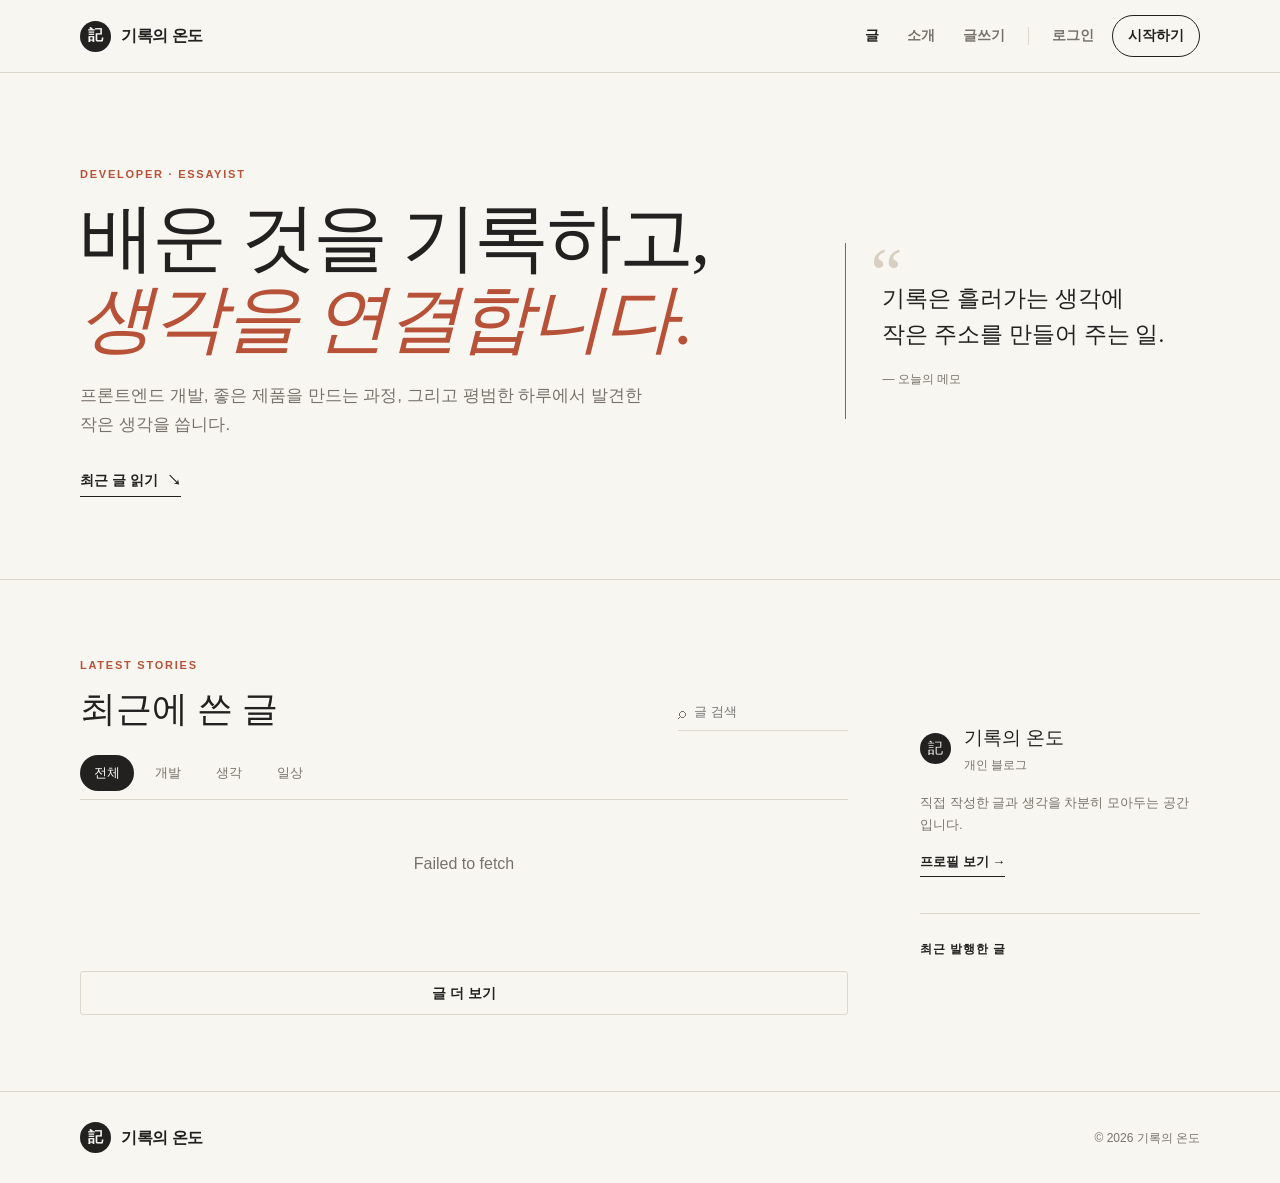
==== commit 15d45d3a: "Remove demo content and improve blog performance" ====
--- a/index.html
+++ b/index.html
@@ -3,8 +3,8 @@
 <head>
   <meta charset="UTF-8" />
   <meta name="viewport" content="width=device-width, initial-scale=1.0" />
-  <meta name="description" content="개발과 일상의 발견을 기록하는 민준의 개인 블로그" />
-  <title>기록의 온도 — 민준의 블로그</title>
+  <meta name="description" content="직접 작성한 글과 생각을 모아두는 개인 블로그" />
+  <title>기록의 온도 — 개인 블로그</title>
   <link rel="stylesheet" href="css/style.css" />
 </head>
 <body data-page="posts">
@@ -33,15 +33,14 @@
           <div id="post-list" class="post-list" aria-live="polite"></div><p id="empty-state" class="empty-state" hidden>조건에 맞는 글이 없습니다.</p><button id="load-more" class="button secondary wide" type="button">글 더 보기</button>
         </div>
         <aside class="sidebar" aria-label="블로그 정보">
-          <div class="author-mini"><img src="assets/images/images.jfif" alt="김민준 프로필" /><div><strong>김민준</strong><p>프론트엔드 개발자</p></div></div>
-          <p class="sidebar-copy">복잡한 것을 단순하게 만드는 일을 좋아합니다. 배움과 시행착오를 솔직하게 기록합니다.</p><a class="text-link small" href="profile.html">더 알아보기 →</a>
+          <div class="author-mini"><span class="brand-mark" aria-hidden="true">記</span><div><strong>기록의 온도</strong><p>개인 블로그</p></div></div>
+          <p class="sidebar-copy">직접 작성한 글과 생각을 차분히 모아두는 공간입니다.</p><a class="text-link small" href="profile.html">프로필 보기 →</a>
           <div class="sidebar-block"><p class="sidebar-title">최근 발행한 글</p><ol id="popular-list" class="popular-list"></ol></div>
-          <div class="newsletter"><p class="sidebar-title">새 글을 놓치지 마세요</p><p>한 달에 두 번, 좋은 기록을 보내드려요.</p><form class="inline-form" data-demo-form data-message="구독 신청이 완료되었습니다."><label class="sr-only" for="subscribe-email">이메일</label><input id="subscribe-email" type="email" placeholder="email@example.com" required /><button type="submit" aria-label="구독 신청">→</button></form><p class="form-status" role="status"></p></div>
         </aside>
       </div>
     </section>
   </main>
-  <footer class="site-footer"><div class="container footer-inner"><a class="brand" href="index.html"><span class="brand-mark">記</span><span>기록의 온도</span></a><p>© 2026 김민준. 천천히, 오래 기록합니다.</p><div><a href="#">GitHub</a><a href="#">Instagram</a></div></div></footer>
+  <footer class="site-footer"><div class="container footer-inner"><a class="brand" href="index.html"><span class="brand-mark">記</span><span>기록의 온도</span></a><p>© 2026 기록의 온도</p></div></footer>
   <script src="js/main.js"></script>
 </body>
 </html>
--- a/css/style.css
+++ b/css/style.css
@@ -1,5 +1,4 @@
-@import url('https://fonts.googleapis.com/css2?family=DM+Serif+Display:ital@0;1&family=Noto+Sans+KR:wght@400;500;600;700&display=swap');
-:root{--ink:#22211f;--muted:#77736c;--paper:#f8f6f1;--white:#fff;--line:#ddd8ce;--accent:#b75138;--soft:#efebe3;--serif:"DM Serif Display","Noto Serif KR",Georgia,serif;--sans:"Noto Sans KR",Arial,sans-serif;--shadow:0 18px 50px rgba(50,42,30,.08)}
+:root{--ink:#22211f;--muted:#77736c;--paper:#f8f6f1;--white:#fff;--line:#ddd8ce;--accent:#b75138;--soft:#efebe3;--serif:"Iowan Old Style","Noto Serif KR",Georgia,serif;--sans:"Pretendard","Apple SD Gothic Neo","Noto Sans KR",Arial,sans-serif;--shadow:0 18px 50px rgba(50,42,30,.08)}
 *{box-sizing:border-box}html{scroll-behavior:smooth}body{margin:0;background:var(--paper);color:var(--ink);font-family:var(--sans);line-height:1.7}a{color:inherit;text-decoration:none}img{display:block;max-width:100%}button,input,textarea,select{font:inherit}button{color:inherit}h1,h2,h3,p{margin-top:0}.container{width:min(1120px,calc(100% - 40px));margin:0 auto}.sr-only{position:absolute;width:1px;height:1px;padding:0;margin:-1px;overflow:hidden;clip:rect(0,0,0,0);white-space:nowrap;border:0}
 .site-header{position:sticky;top:0;z-index:20;background:rgba(248,246,241,.94);border-bottom:1px solid var(--line);backdrop-filter:blur(14px)}.header-inner{display:flex;align-items:center;justify-content:space-between;min-height:72px}.brand{display:inline-flex;align-items:center;gap:10px;font-weight:700;letter-spacing:-.03em}.brand-mark{display:grid;place-items:center;width:31px;height:31px;background:var(--ink);color:var(--paper);font-family:serif;border-radius:50%;font-size:15px}.site-nav{display:flex;align-items:center;gap:8px}.site-nav a{padding:8px 10px;color:var(--muted);font-size:14px;font-weight:600}.site-nav a:hover,.site-nav a.active{color:var(--ink)}.site-nav .nav-cta{padding:8px 15px;border:1px solid var(--ink);border-radius:999px;color:var(--ink)}.nav-divider{width:1px;height:18px;background:var(--line);margin:0 5px}.menu-toggle{display:none;border:0;background:none;padding:8px}.menu-toggle span{display:block;width:22px;height:2px;margin:4px;background:var(--ink)}
 .blog-hero{padding:92px 0 82px;border-bottom:1px solid var(--line)}.hero-layout{display:grid;grid-template-columns:1.45fr .75fr;gap:80px;align-items:center}.eyebrow{margin-bottom:13px;color:var(--accent);font-size:11px;font-weight:700;letter-spacing:.16em}.blog-hero h1{max-width:720px;margin-bottom:23px;font-family:var(--serif);font-size:clamp(45px,6.3vw,75px);font-weight:400;line-height:1.08;letter-spacing:-.035em}.blog-hero h1 em{color:var(--accent);font-weight:400}.hero-description{max-width:580px;margin-bottom:27px;color:var(--muted);font-size:17px}.text-link{display:inline-flex;gap:9px;align-items:center;padding-bottom:3px;border-bottom:1px solid currentColor;color:var(--ink);font-size:14px;font-weight:700}.text-link.small{font-size:13px}.hero-note{position:relative;margin:0;padding:38px 0 30px 36px;border-left:1px solid var(--accent);font-family:var(--serif)}.hero-note .quote-mark{position:absolute;top:-5px;left:24px;color:#d7cfc2;font-size:72px;line-height:1}.hero-note p{position:relative;margin:0 0 16px;font-size:23px;line-height:1.55}.hero-note footer{color:var(--muted);font-family:var(--sans);font-size:12px}
@@ -12,5 +11,5 @@
 @media(max-width:900px){.hero-layout{grid-template-columns:1fr;gap:45px}.content-layout{grid-template-columns:1fr}.sidebar{display:grid;grid-template-columns:1fr 1fr;gap:25px;padding-top:0}.sidebar-block,.newsletter{margin:0}.auth-page{grid-template-columns:1fr}.auth-visual{display:none}.profile-layout{gap:40px}.article-layout{grid-template-columns:55px minmax(0,1fr)}.article-toc{display:none}}
 @media(max-width:680px){.container{width:min(100% - 28px,1120px)}.header-inner{min-height:62px}.menu-toggle{display:block}.site-nav{position:absolute;top:62px;right:14px;left:14px;display:none;flex-direction:column;align-items:stretch;padding:10px;background:var(--paper);border:1px solid var(--line);box-shadow:var(--shadow)}.site-nav.is-open{display:flex}.site-nav a{text-align:center}.nav-divider{display:none}.blog-hero{padding:58px 0}.blog-hero h1{font-size:43px}.hero-note{padding-left:25px}.section{padding:52px 0}.section-heading{align-items:start}.section-heading h2{font-size:31px}.search-box{width:120px}.post-item{grid-template-columns:1fr 95px;gap:18px}.post-thumb{height:88px}.post-item h3{font-size:21px}.post-excerpt{display:none}.sidebar{grid-template-columns:1fr}.sidebar-block,.newsletter{margin-top:10px;padding-top:24px}.footer-inner{flex-direction:column}.auth-panel{padding:45px 22px}.field-row{grid-template-columns:1fr;gap:0}.profile-layout{grid-template-columns:1fr}.profile-aside{position:static}.profile-photo{width:140px;height:140px}.article-header{padding:50px 0 35px}.article-cover{height:250px;font-size:36px}.article-layout{display:block;padding-top:40px}.share-rail{position:static;display:flex;margin-bottom:25px}.article-body .lead{font-size:21px}.editor-top{padding:15px}.editor-top .brand span:last-child{display:none}.editor-main{padding-top:35px}.button{min-height:40px;padding:8px 12px}}
 .post-item:nth-child(2) .placeholder{background:#bdc5bc;color:#526057}.post-item:nth-child(3) .placeholder{background:#d6c3aa;color:#755d43}.post-item:nth-child(4) .placeholder{background:#c9c2ca;color:#5f5661}
-.loading-message{padding:36px 0;color:var(--muted);font-size:13px}.article-copy{white-space:pre-wrap}.article-error{margin-top:70px;margin-bottom:70px;padding:45px;border:1px solid var(--line);background:var(--white);color:var(--muted);text-align:center}.manager-heading{display:flex;align-items:center;justify-content:space-between;gap:20px;margin-bottom:18px}.manager-heading h3{margin:0;font-family:var(--serif);font-size:27px;font-weight:400;letter-spacing:0}.manage-list{border-top:1px solid var(--line)}.manage-post{display:flex;align-items:center;justify-content:space-between;gap:20px;padding:18px 0;border-bottom:1px solid var(--line)}.manage-post h4{margin:5px 0 2px;font-family:var(--serif);font-size:20px;font-weight:400}.manage-post p{margin:0;color:var(--muted);font-size:11px}.status-badge{display:inline-block;border-radius:99px;background:var(--soft);padding:3px 8px;color:var(--muted);font-size:10px;font-weight:700}.status-badge.published{background:#e5eee6;color:#46604a}.manage-actions{display:flex;gap:7px}.manage-actions .button{min-height:36px;padding:6px 12px}.button.danger{border-color:#d8b5ad;background:transparent;color:#9b3f2c}.button.danger:hover{background:#9b3f2c;color:#fff}.empty-manage{padding:40px 0;text-align:center}.manage-error{padding:24px 0;color:var(--accent)}.editor-actions .button:disabled{cursor:wait;opacity:.6}
+.loading-message{padding:36px 0;color:var(--muted);font-size:13px}.article-copy{white-space:pre-wrap}.article-error{margin-top:70px;margin-bottom:70px;padding:45px;border:1px solid var(--line);background:var(--white);color:var(--muted);text-align:center}.profile-avatar{display:grid;place-items:center;width:150px;height:150px;margin-bottom:23px;border-radius:50%;background:var(--ink);color:var(--paper);font-family:var(--serif);font-size:52px}.profile-avatar.small{flex:0 0 auto;width:62px;height:62px;margin:0;font-size:25px}.profile-guest{padding:30px;border:1px solid var(--line);background:var(--white)}.manager-heading{display:flex;align-items:center;justify-content:space-between;gap:20px;margin-bottom:18px}.manager-heading h3{margin:0;font-family:var(--serif);font-size:27px;font-weight:400;letter-spacing:0}.manage-list{border-top:1px solid var(--line)}.manage-post{display:flex;align-items:center;justify-content:space-between;gap:20px;padding:18px 0;border-bottom:1px solid var(--line)}.manage-post h4{margin:5px 0 2px;font-family:var(--serif);font-size:20px;font-weight:400}.manage-post p{margin:0;color:var(--muted);font-size:11px}.status-badge{display:inline-block;border-radius:99px;background:var(--soft);padding:3px 8px;color:var(--muted);font-size:10px;font-weight:700}.status-badge.published{background:#e5eee6;color:#46604a}.manage-actions{display:flex;gap:7px}.manage-actions .button{min-height:36px;padding:6px 12px}.button.danger{border-color:#d8b5ad;background:transparent;color:#9b3f2c}.button.danger:hover{background:#9b3f2c;color:#fff}.empty-manage{padding:40px 0;text-align:center}.manage-error{padding:24px 0;color:var(--accent)}.editor-actions .button:disabled{cursor:wait;opacity:.6}
 @media(max-width:680px){.manager-heading,.manage-post{align-items:flex-start;flex-direction:column}.manage-actions{width:100%}.manage-actions .button{flex:1}}
